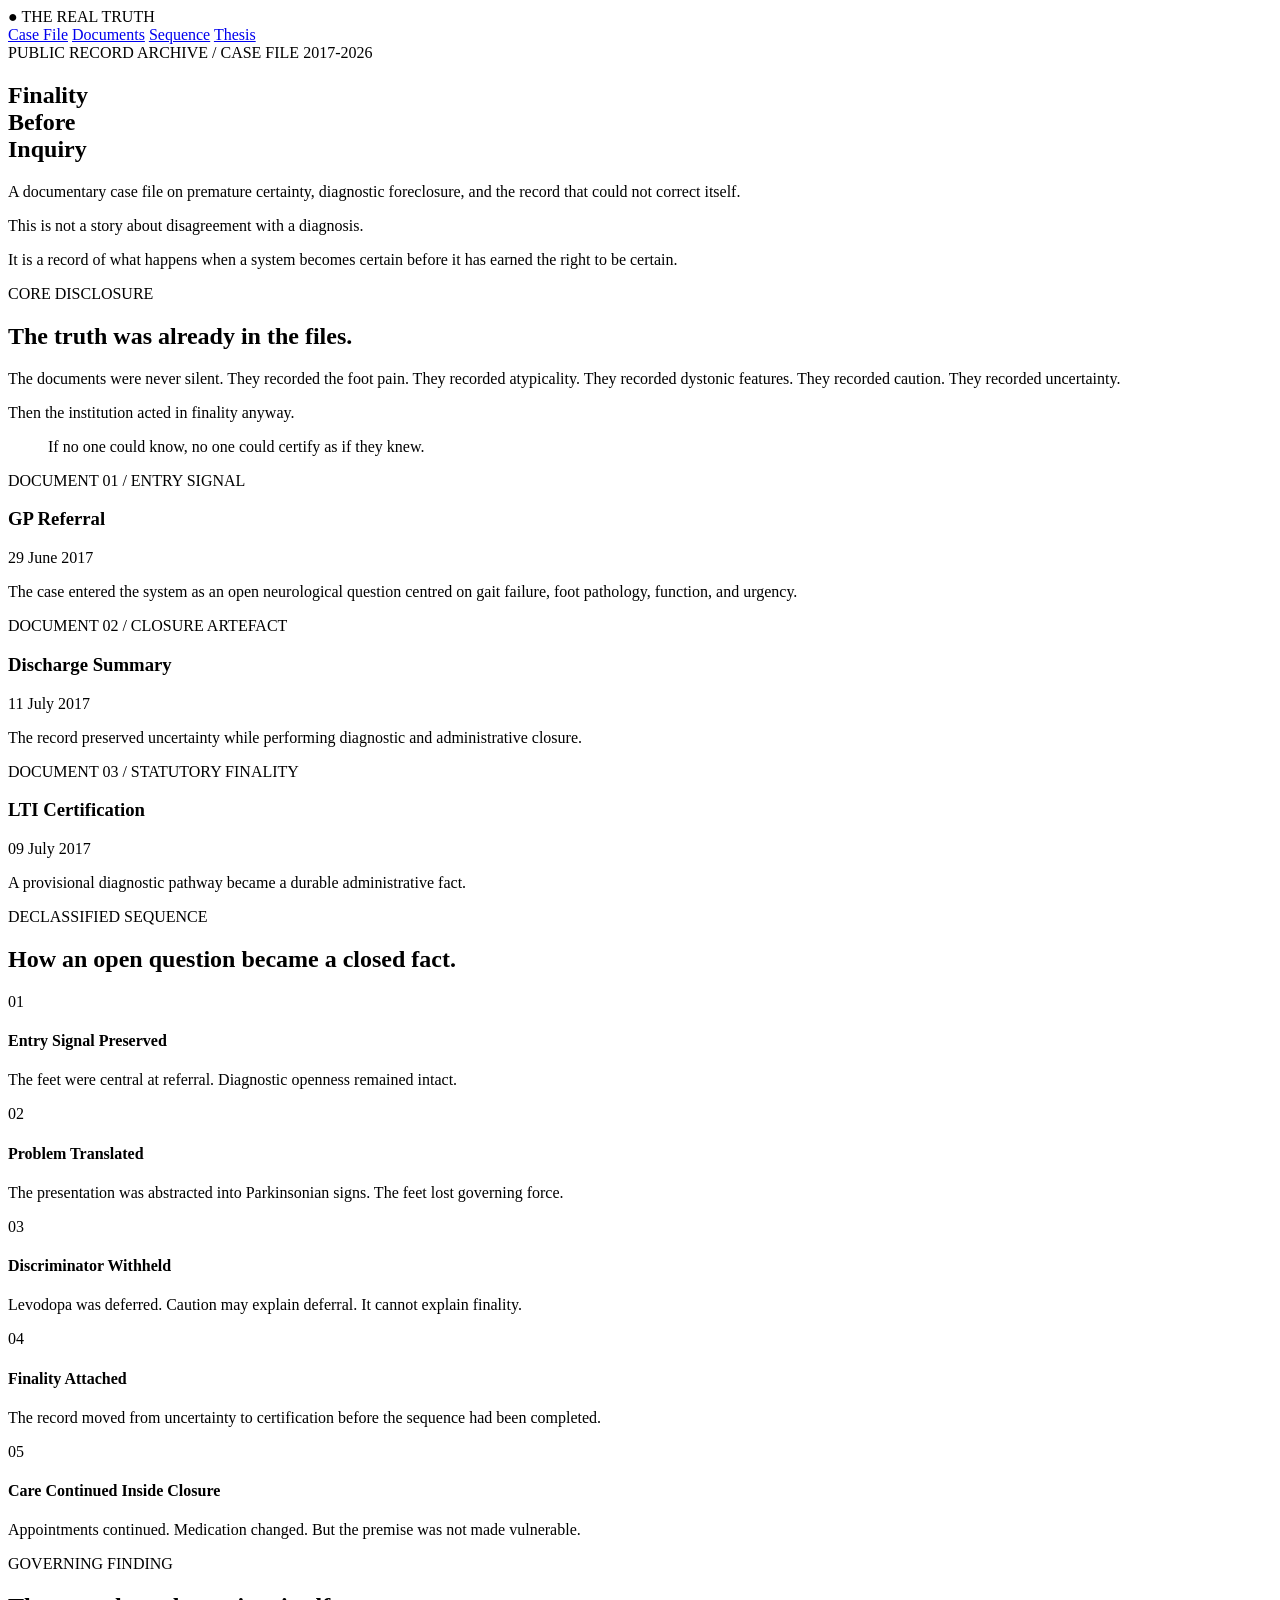
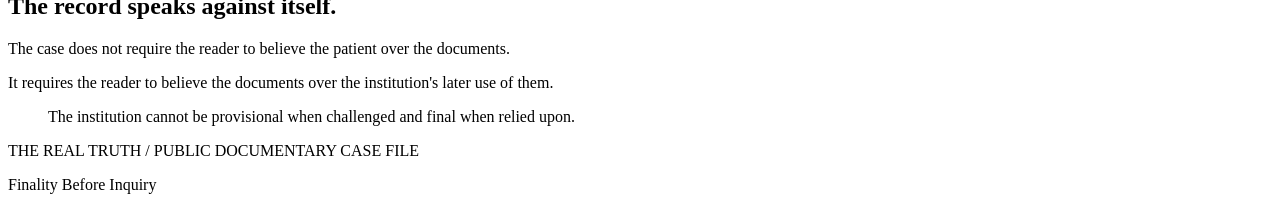
==== index.html @ 6d93b781 "Add public archive landing page" ====
<!DOCTYPE html>
<html lang="en">
<head>
  <meta charset="UTF-8" />
  <meta name="viewport" content="width=device-width, initial-scale=1.0" />
  <title>The Real Truth — Finality Before Inquiry</title>
  <meta name="description" content="A documentary case file on premature certainty, diagnostic foreclosure, and the record that could not correct itself." />
  <link rel="stylesheet" href="style.css" />
</head>

<body>
  <div class="noise"></div>
  <div class="scanline"></div>

  <header class="site-header">
    <div class="brand">
      <span class="seal">●</span>
      <span>THE REAL TRUTH</span>
    </div>
    <nav aria-label="Primary navigation">
      <a href="#case">Case File</a>
      <a href="#documents">Documents</a>
      <a href="#sequence">Sequence</a>
      <a href="#thesis">Thesis</a>
    </nav>
  </header>

  <main>
    <section class="hero">
      <div class="classification">PUBLIC RECORD ARCHIVE / CASE FILE 2017-2026</div>

      <h1>
        Finality<br />
        Before<br />
        Inquiry
      </h1>

      <p class="subtitle">
        A documentary case file on premature certainty, diagnostic foreclosure,
        and the record that could not correct itself.
      </p>

      <div class="redaction-row" aria-hidden="true">
        <span></span><span></span><span></span>
      </div>

      <div class="hero-thesis">
        <p>
          This is not a story about disagreement with a diagnosis.
        </p>
        <p>
          It is a record of what happens when a system becomes certain
          before it has earned the right to be certain.
        </p>
      </div>
    </section>

    <section id="case" class="panel warning-panel">
      <div class="panel-label">CORE DISCLOSURE</div>
      <h2>The truth was already in the files.</h2>
      <p>
        The documents were never silent. They recorded the foot pain.
        They recorded atypicality. They recorded dystonic features.
        They recorded caution. They recorded uncertainty.
      </p>
      <p>
        Then the institution acted in finality anyway.
      </p>
      <blockquote>
        If no one could know, no one could certify as if they knew.
      </blockquote>
    </section>

    <section id="documents" class="document-grid" aria-label="Primary documents">
      <article class="document-card">
        <div class="doc-status">DOCUMENT 01 / ENTRY SIGNAL</div>
        <h3>GP Referral</h3>
        <p class="date">29 June 2017</p>
        <p>
          The case entered the system as an open neurological question centred
          on gait failure, foot pathology, function, and urgency.
        </p>
      </article>

      <article class="document-card">
        <div class="doc-status">DOCUMENT 02 / CLOSURE ARTEFACT</div>
        <h3>Discharge Summary</h3>
        <p class="date">11 July 2017</p>
        <p>
          The record preserved uncertainty while performing diagnostic and
          administrative closure.
        </p>
      </article>

      <article class="document-card">
        <div class="doc-status">DOCUMENT 03 / STATUTORY FINALITY</div>
        <h3>LTI Certification</h3>
        <p class="date">09 July 2017</p>
        <p>
          A provisional diagnostic pathway became a durable administrative fact.
        </p>
      </article>
    </section>

    <section id="sequence" class="sequence">
      <div class="panel-label">DECLASSIFIED SEQUENCE</div>
      <h2>How an open question became a closed fact.</h2>

      <div class="timeline">
        <div class="event">
          <span>01</span>
          <div>
            <h4>Entry Signal Preserved</h4>
            <p>The feet were central at referral. Diagnostic openness remained intact.</p>
          </div>
        </div>

        <div class="event">
          <span>02</span>
          <div>
            <h4>Problem Translated</h4>
            <p>The presentation was abstracted into Parkinsonian signs. The feet lost governing force.</p>
          </div>
        </div>

        <div class="event">
          <span>03</span>
          <div>
            <h4>Discriminator Withheld</h4>
            <p>Levodopa was deferred. Caution may explain deferral. It cannot explain finality.</p>
          </div>
        </div>

        <div class="event">
          <span>04</span>
          <div>
            <h4>Finality Attached</h4>
            <p>The record moved from uncertainty to certification before the sequence had been completed.</p>
          </div>
        </div>

        <div class="event">
          <span>05</span>
          <div>
            <h4>Care Continued Inside Closure</h4>
            <p>Appointments continued. Medication changed. But the premise was not made vulnerable.</p>
          </div>
        </div>
      </div>
    </section>

    <section id="thesis" class="panel thesis-panel">
      <div class="panel-label">GOVERNING FINDING</div>
      <h2>The record speaks against itself.</h2>
      <p>
        The case does not require the reader to believe the patient over the documents.
      </p>
      <p>
        It requires the reader to believe the documents over the institution's later use of them.
      </p>
      <blockquote>
        The institution cannot be provisional when challenged
        and final when relied upon.
      </blockquote>
    </section>
  </main>

  <footer>
    <p>THE REAL TRUTH / PUBLIC DOCUMENTARY CASE FILE</p>
    <p>Finality Before Inquiry</p>
  </footer>
</body>
</html>
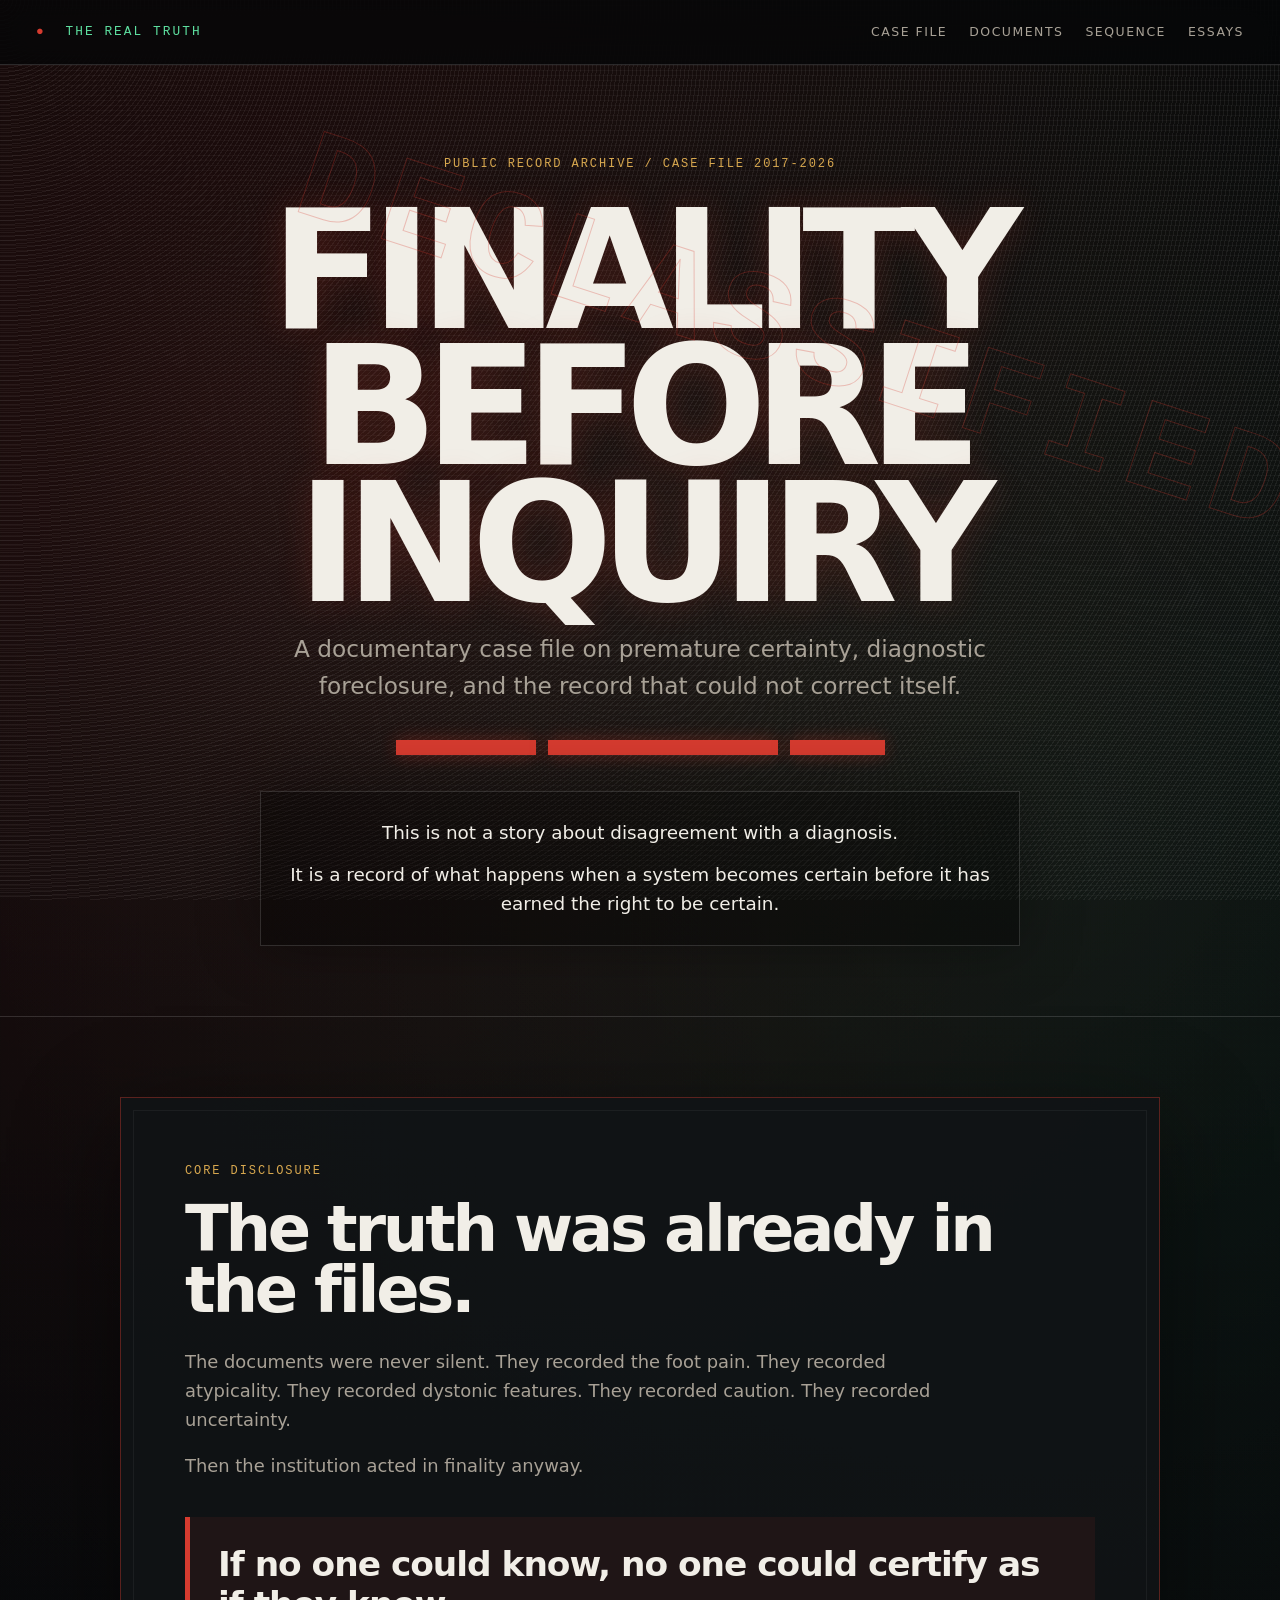
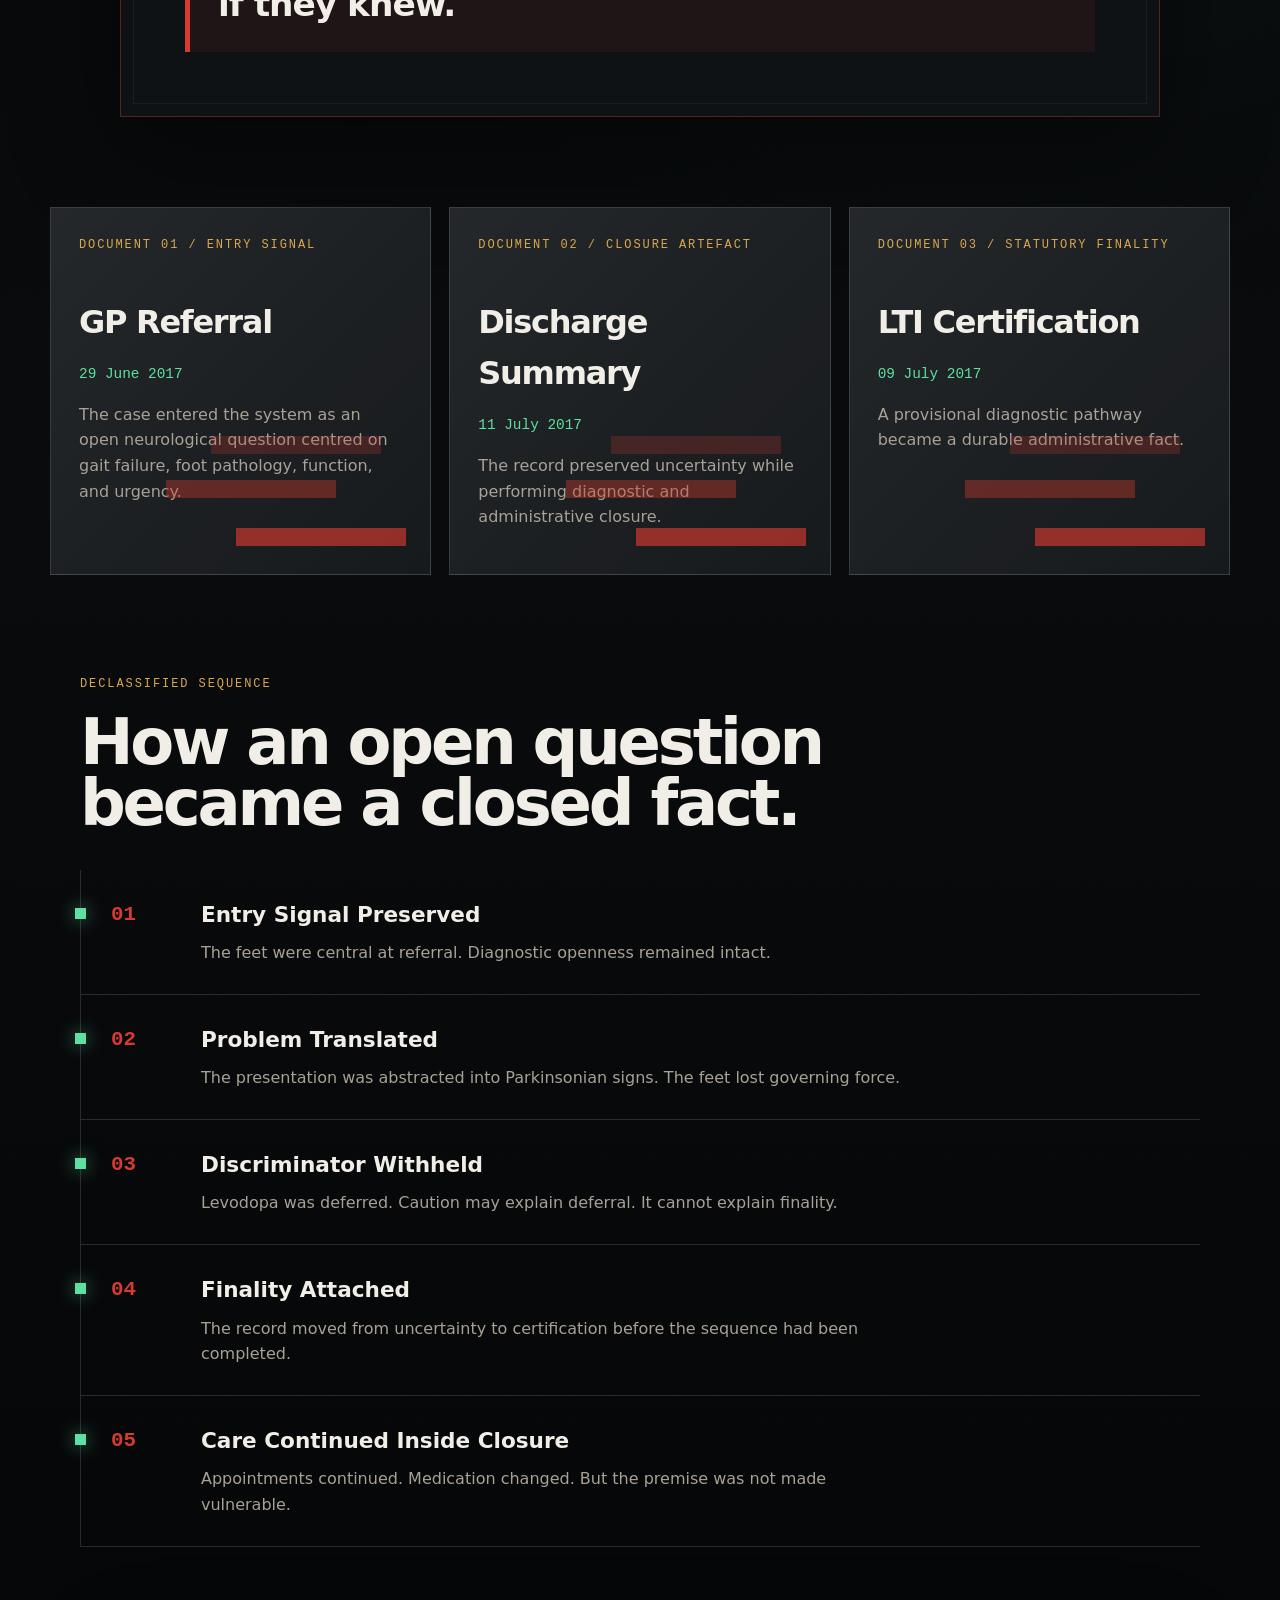
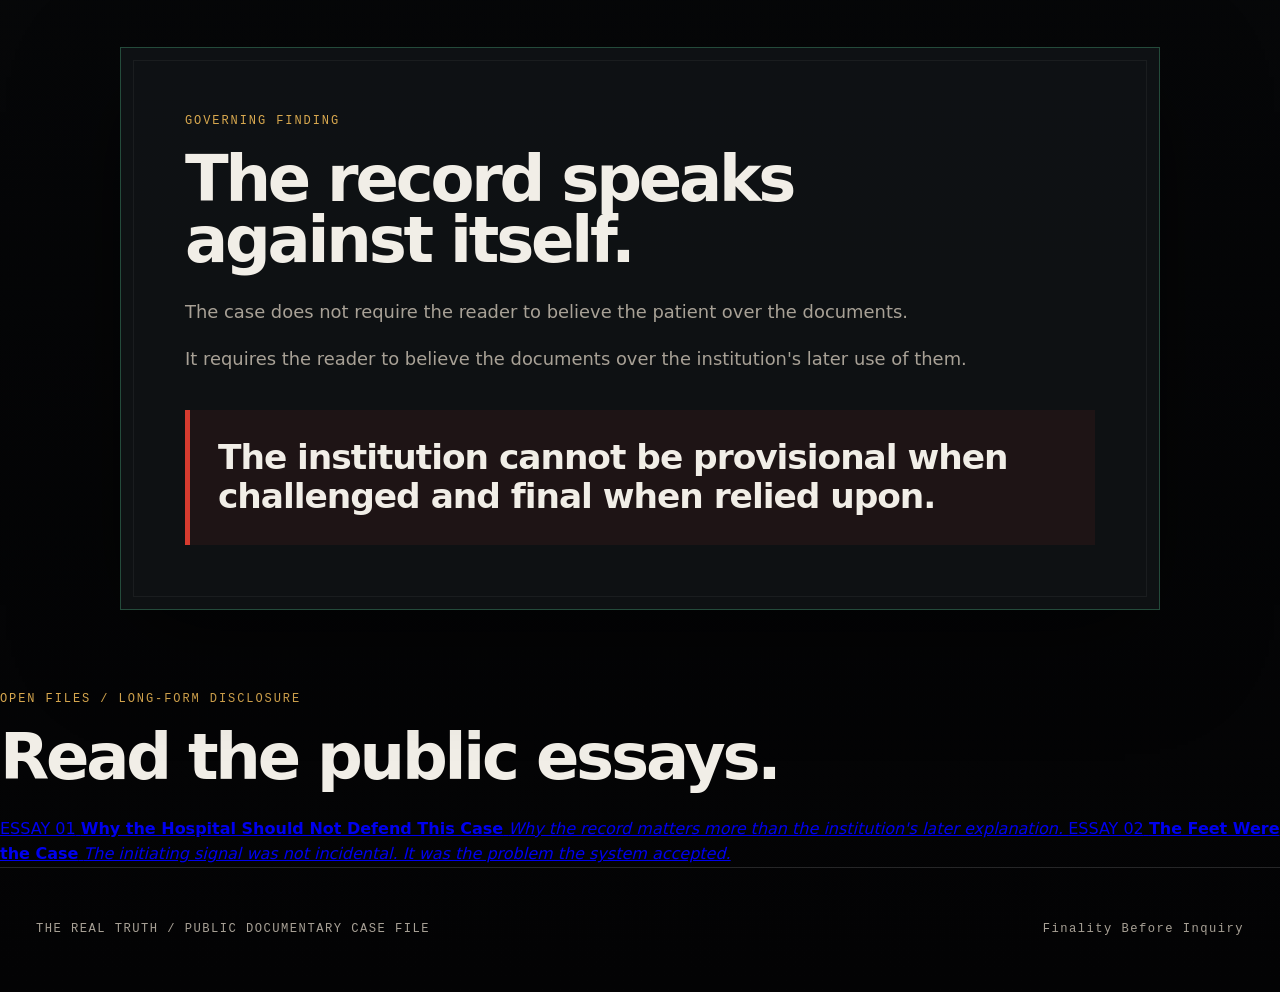
==== commit 85c77174: "Link homepage to essay files" ====
--- a/index.html
+++ b/index.html
@@ -21,7 +21,7 @@
       <a href="#case">Case File</a>
       <a href="#documents">Documents</a>
       <a href="#sequence">Sequence</a>
-      <a href="#thesis">Thesis</a>
+      <a href="#essays">Essays</a>
     </nav>
   </header>
 
@@ -163,6 +163,23 @@
         and final when relied upon.
       </blockquote>
     </section>
+
+    <section id="essays" class="essay-index">
+      <div class="panel-label">OPEN FILES / LONG-FORM DISCLOSURE</div>
+      <h2>Read the public essays.</h2>
+      <div class="essay-links">
+        <a class="essay-link-card" href="essays/why-the-hospital-should-not-defend-this-case.html">
+          <span>ESSAY 01</span>
+          <strong>Why the Hospital Should Not Defend This Case</strong>
+          <em>Why the record matters more than the institution's later explanation.</em>
+        </a>
+        <a class="essay-link-card" href="essays/the-feet-were-the-case.html">
+          <span>ESSAY 02</span>
+          <strong>The Feet Were the Case</strong>
+          <em>The initiating signal was not incidental. It was the problem the system accepted.</em>
+        </a>
+      </div>
+    </section>
   </main>
 
   <footer>
--- a/style.css
+++ b/style.css
@@ -0,0 +1,512 @@
+:root {
+  --bg: #050607;
+  --panel: rgba(17, 20, 22, 0.88);
+  --panel-strong: rgba(24, 28, 31, 0.96);
+  --text: #f1eee7;
+  --muted: #a8a196;
+  --red: #d63b2f;
+  --amber: #d8a84f;
+  --green: #5ee0a0;
+  --line: rgba(255, 255, 255, 0.14);
+}
+
+* {
+  box-sizing: border-box;
+}
+
+html {
+  scroll-behavior: smooth;
+}
+
+body {
+  margin: 0;
+  background:
+    radial-gradient(circle at 20% 10%, rgba(214, 59, 47, 0.13), transparent 32%),
+    radial-gradient(circle at 80% 20%, rgba(94, 224, 160, 0.08), transparent 30%),
+    linear-gradient(180deg, #050607 0%, #090b0d 50%, #030304 100%);
+  color: var(--text);
+  font-family: Inter, ui-sans-serif, system-ui, -apple-system, BlinkMacSystemFont, "Segoe UI", sans-serif;
+  line-height: 1.6;
+  overflow-x: hidden;
+}
+
+.noise {
+  position: fixed;
+  inset: 0;
+  pointer-events: none;
+  opacity: 0.06;
+  z-index: 1;
+  background-image: repeating-radial-gradient(circle at 0 0, #fff 0, #fff 1px, transparent 1px, transparent 4px);
+  mix-blend-mode: screen;
+}
+
+.scanline {
+  position: fixed;
+  inset: 0;
+  pointer-events: none;
+  z-index: 2;
+  background: repeating-linear-gradient(
+    to bottom,
+    rgba(255,255,255,0.035),
+    rgba(255,255,255,0.035) 1px,
+    transparent 1px,
+    transparent 5px
+  );
+}
+
+.site-header {
+  position: sticky;
+  top: 0;
+  z-index: 10;
+  display: flex;
+  justify-content: space-between;
+  align-items: center;
+  padding: 22px 36px;
+  background: rgba(5, 6, 7, 0.78);
+  backdrop-filter: blur(16px);
+  border-bottom: 1px solid var(--line);
+}
+
+.brand {
+  font-family: ui-monospace, SFMono-Regular, Menlo, Monaco, Consolas, monospace;
+  letter-spacing: 0.16em;
+  font-size: 0.8rem;
+  color: var(--green);
+}
+
+.seal {
+  color: var(--red);
+  margin-right: 10px;
+}
+
+nav {
+  display: flex;
+  gap: 22px;
+}
+
+nav a {
+  color: var(--muted);
+  text-decoration: none;
+  font-size: 0.78rem;
+  text-transform: uppercase;
+  letter-spacing: 0.12em;
+}
+
+nav a:hover {
+  color: var(--text);
+}
+
+main {
+  position: relative;
+  z-index: 3;
+}
+
+.hero {
+  min-height: 92vh;
+  display: grid;
+  place-items: center;
+  text-align: center;
+  padding: 90px 24px 70px;
+  border-bottom: 1px solid var(--line);
+  position: relative;
+}
+
+.hero::before {
+  content: "DECLASSIFIED";
+  position: absolute;
+  top: 18%;
+  right: -40px;
+  transform: rotate(18deg);
+  font-family: ui-monospace, SFMono-Regular, Menlo, Monaco, Consolas, monospace;
+  font-size: clamp(3rem, 10vw, 8rem);
+  font-weight: 900;
+  color: transparent;
+  -webkit-text-stroke: 1px rgba(214, 59, 47, 0.28);
+  letter-spacing: 0.08em;
+}
+
+.classification,
+.panel-label,
+.doc-status {
+  font-family: ui-monospace, SFMono-Regular, Menlo, Monaco, Consolas, monospace;
+  color: var(--amber);
+  letter-spacing: 0.16em;
+  font-size: 0.75rem;
+  text-transform: uppercase;
+}
+
+.hero h1 {
+  margin: 28px 0 18px;
+  font-size: clamp(4rem, 13vw, 11rem);
+  line-height: 0.82;
+  letter-spacing: -0.08em;
+  text-transform: uppercase;
+  text-shadow: 0 0 35px rgba(214, 59, 47, 0.18);
+}
+
+.subtitle {
+  max-width: 780px;
+  margin: 0 auto;
+  color: var(--muted);
+  font-size: clamp(1.05rem, 2vw, 1.45rem);
+}
+
+.redaction-row {
+  display: flex;
+  gap: 12px;
+  justify-content: center;
+  margin: 36px auto;
+}
+
+.redaction-row span {
+  height: 15px;
+  background: var(--red);
+  display: block;
+  box-shadow: 0 0 18px rgba(214, 59, 47, 0.35);
+}
+
+.redaction-row span:nth-child(1) { width: 140px; }
+.redaction-row span:nth-child(2) { width: 230px; }
+.redaction-row span:nth-child(3) { width: 95px; }
+
+.hero-thesis {
+  max-width: 760px;
+  margin: 0 auto;
+  padding: 26px;
+  background: rgba(0,0,0,0.35);
+  border: 1px solid var(--line);
+  box-shadow: 0 0 60px rgba(0,0,0,0.35);
+}
+
+.hero-thesis p {
+  margin: 0 0 12px;
+  font-size: 1.15rem;
+}
+
+.hero-thesis p:last-child {
+  margin-bottom: 0;
+}
+
+.panel {
+  width: min(1040px, calc(100% - 40px));
+  margin: 80px auto;
+  padding: clamp(28px, 5vw, 64px);
+  background: var(--panel);
+  border: 1px solid var(--line);
+  position: relative;
+  box-shadow: 0 30px 100px rgba(0,0,0,0.45);
+}
+
+.warning-panel {
+  border-color: rgba(214, 59, 47, 0.38);
+}
+
+.thesis-panel {
+  border-color: rgba(94, 224, 160, 0.28);
+}
+
+.panel::before {
+  content: "";
+  position: absolute;
+  inset: 12px;
+  border: 1px solid rgba(255,255,255,0.05);
+  pointer-events: none;
+}
+
+h2 {
+  font-size: clamp(2rem, 5vw, 4.8rem);
+  line-height: 0.95;
+  letter-spacing: -0.05em;
+  margin: 18px 0 28px;
+  max-width: 850px;
+}
+
+.panel p {
+  color: var(--muted);
+  font-size: 1.12rem;
+  max-width: 790px;
+}
+
+blockquote {
+  margin: 36px 0 0;
+  padding: 28px;
+  border-left: 5px solid var(--red);
+  background: rgba(214, 59, 47, 0.08);
+  color: var(--text);
+  font-size: clamp(1.35rem, 3vw, 2.15rem);
+  line-height: 1.15;
+  font-weight: 700;
+  letter-spacing: -0.03em;
+}
+
+.document-grid {
+  width: min(1180px, calc(100% - 40px));
+  margin: 90px auto;
+  display: grid;
+  grid-template-columns: repeat(3, 1fr);
+  gap: 18px;
+}
+
+.document-card {
+  min-height: 360px;
+  padding: 28px;
+  background:
+    linear-gradient(135deg, rgba(255,255,255,0.06), transparent),
+    var(--panel-strong);
+  border: 1px solid var(--line);
+  position: relative;
+  overflow: hidden;
+}
+
+.document-card::after {
+  content: "";
+  position: absolute;
+  width: 170px;
+  height: 18px;
+  right: 24px;
+  bottom: 28px;
+  background: rgba(214, 59, 47, 0.65);
+  box-shadow:
+    -70px -48px 0 rgba(214, 59, 47, 0.38),
+    -25px -92px 0 rgba(214, 59, 47, 0.22);
+}
+
+.document-card h3 {
+  margin: 42px 0 4px;
+  font-size: 2rem;
+  letter-spacing: -0.04em;
+}
+
+.date {
+  color: var(--green);
+  font-family: ui-monospace, SFMono-Regular, Menlo, Monaco, Consolas, monospace;
+  font-size: 0.9rem;
+}
+
+.document-card p:not(.date) {
+  color: var(--muted);
+}
+
+.sequence {
+  width: min(1120px, calc(100% - 40px));
+  margin: 100px auto;
+}
+
+.timeline {
+  margin-top: 36px;
+  border-left: 1px solid var(--line);
+}
+
+.event {
+  display: grid;
+  grid-template-columns: 70px 1fr;
+  gap: 20px;
+  padding: 28px 0 28px 30px;
+  border-bottom: 1px solid var(--line);
+  position: relative;
+}
+
+.event::before {
+  content: "";
+  position: absolute;
+  left: -6px;
+  top: 38px;
+  width: 11px;
+  height: 11px;
+  background: var(--green);
+  box-shadow: 0 0 18px rgba(94, 224, 160, 0.65);
+}
+
+.event span {
+  font-family: ui-monospace, SFMono-Regular, Menlo, Monaco, Consolas, monospace;
+  color: var(--red);
+  font-size: 1.3rem;
+  font-weight: 800;
+}
+
+.event h4 {
+  margin: 0 0 8px;
+  font-size: 1.35rem;
+}
+
+.event p {
+  margin: 0;
+  color: var(--muted);
+  max-width: 720px;
+}
+
+.essay-body {
+  background:
+    radial-gradient(circle at 12% 8%, rgba(214, 59, 47, 0.14), transparent 28%),
+    radial-gradient(circle at 90% 22%, rgba(216, 168, 79, 0.08), transparent 24%),
+    linear-gradient(180deg, #040506 0%, #080a0c 55%, #030304 100%);
+}
+
+.essay-shell {
+  width: min(1080px, calc(100% - 40px));
+  margin: 0 auto;
+}
+
+.essay-hero {
+  min-height: 76vh;
+  display: flex;
+  flex-direction: column;
+  justify-content: center;
+  padding: 96px 0 64px;
+  position: relative;
+}
+
+.essay-hero::before {
+  content: "EVIDENCE FILE";
+  position: absolute;
+  right: -28px;
+  top: 18%;
+  transform: rotate(12deg);
+  font-family: ui-monospace, SFMono-Regular, Menlo, Monaco, Consolas, monospace;
+  font-size: clamp(2.6rem, 8vw, 6.8rem);
+  font-weight: 900;
+  color: transparent;
+  -webkit-text-stroke: 1px rgba(216, 168, 79, 0.25);
+  letter-spacing: 0.08em;
+}
+
+.essay-hero h1 {
+  margin: 28px 0 18px;
+  max-width: 930px;
+  font-size: clamp(3.4rem, 9vw, 8.4rem);
+  line-height: 0.88;
+  letter-spacing: -0.075em;
+  text-transform: uppercase;
+  text-shadow: 0 0 42px rgba(214, 59, 47, 0.16);
+}
+
+.essay-subtitle {
+  max-width: 710px;
+  color: var(--muted);
+  font-size: clamp(1.05rem, 2vw, 1.35rem);
+}
+
+.essay-panel {
+  margin: 36px 0 64px;
+  padding: clamp(28px, 5vw, 58px);
+  background: var(--panel);
+  border: 1px solid var(--line);
+  box-shadow: 0 30px 100px rgba(0,0,0,0.45);
+}
+
+.signal-panel {
+  border-color: rgba(94, 224, 160, 0.34);
+}
+
+.close-panel {
+  border-color: rgba(214, 59, 47, 0.42);
+}
+
+.lede {
+  margin: 18px 0 0;
+  font-size: clamp(1.65rem, 4vw, 3.25rem);
+  line-height: 1.03;
+  letter-spacing: -0.055em;
+  color: var(--text);
+  max-width: 930px;
+  font-weight: 800;
+}
+
+.essay-content {
+  width: min(840px, 100%);
+  margin: 0 auto 86px;
+}
+
+.essay-content p {
+  margin: 0 0 26px;
+  color: #d7d0c4;
+  font-size: clamp(1.05rem, 1.7vw, 1.26rem);
+  line-height: 1.78;
+}
+
+.essay-content p:first-child::first-letter {
+  float: left;
+  margin: 0.08em 0.12em 0 0;
+  color: var(--red);
+  font-size: 4.8rem;
+  line-height: 0.78;
+  font-weight: 900;
+}
+
+.essay-content blockquote {
+  margin: 46px -44px 46px;
+  border-left-color: var(--amber);
+  background:
+    linear-gradient(90deg, rgba(216, 168, 79, 0.12), rgba(216, 168, 79, 0.02)),
+    rgba(0,0,0,0.26);
+}
+
+.close-panel p {
+  max-width: 820px;
+  color: var(--muted);
+  font-size: clamp(1.16rem, 2vw, 1.45rem);
+}
+
+.close-panel p:last-child {
+  color: var(--text);
+  font-size: clamp(1.7rem, 4vw, 3.4rem);
+  line-height: 1;
+  letter-spacing: -0.06em;
+  font-weight: 900;
+  text-transform: uppercase;
+}
+
+footer {
+  position: relative;
+  z-index: 3;
+  padding: 40px 36px;
+  border-top: 1px solid var(--line);
+  color: var(--muted);
+  font-family: ui-monospace, SFMono-Regular, Menlo, Monaco, Consolas, monospace;
+  font-size: 0.76rem;
+  letter-spacing: 0.12em;
+  display: flex;
+  justify-content: space-between;
+  gap: 20px;
+}
+
+@media (max-width: 850px) {
+  .site-header {
+    align-items: flex-start;
+    gap: 18px;
+    flex-direction: column;
+    padding: 18px 20px;
+  }
+
+  nav {
+    flex-wrap: wrap;
+    gap: 12px;
+  }
+
+  .document-grid {
+    grid-template-columns: 1fr;
+  }
+
+  .hero h1,
+  .essay-hero h1 {
+    letter-spacing: -0.06em;
+  }
+
+  .event {
+    grid-template-columns: 48px 1fr;
+    padding-left: 22px;
+  }
+
+  .essay-shell {
+    width: min(100% - 28px, 1080px);
+  }
+
+  .essay-content blockquote {
+    margin-left: 0;
+    margin-right: 0;
+  }
+
+  footer {
+    flex-direction: column;
+  }
+}
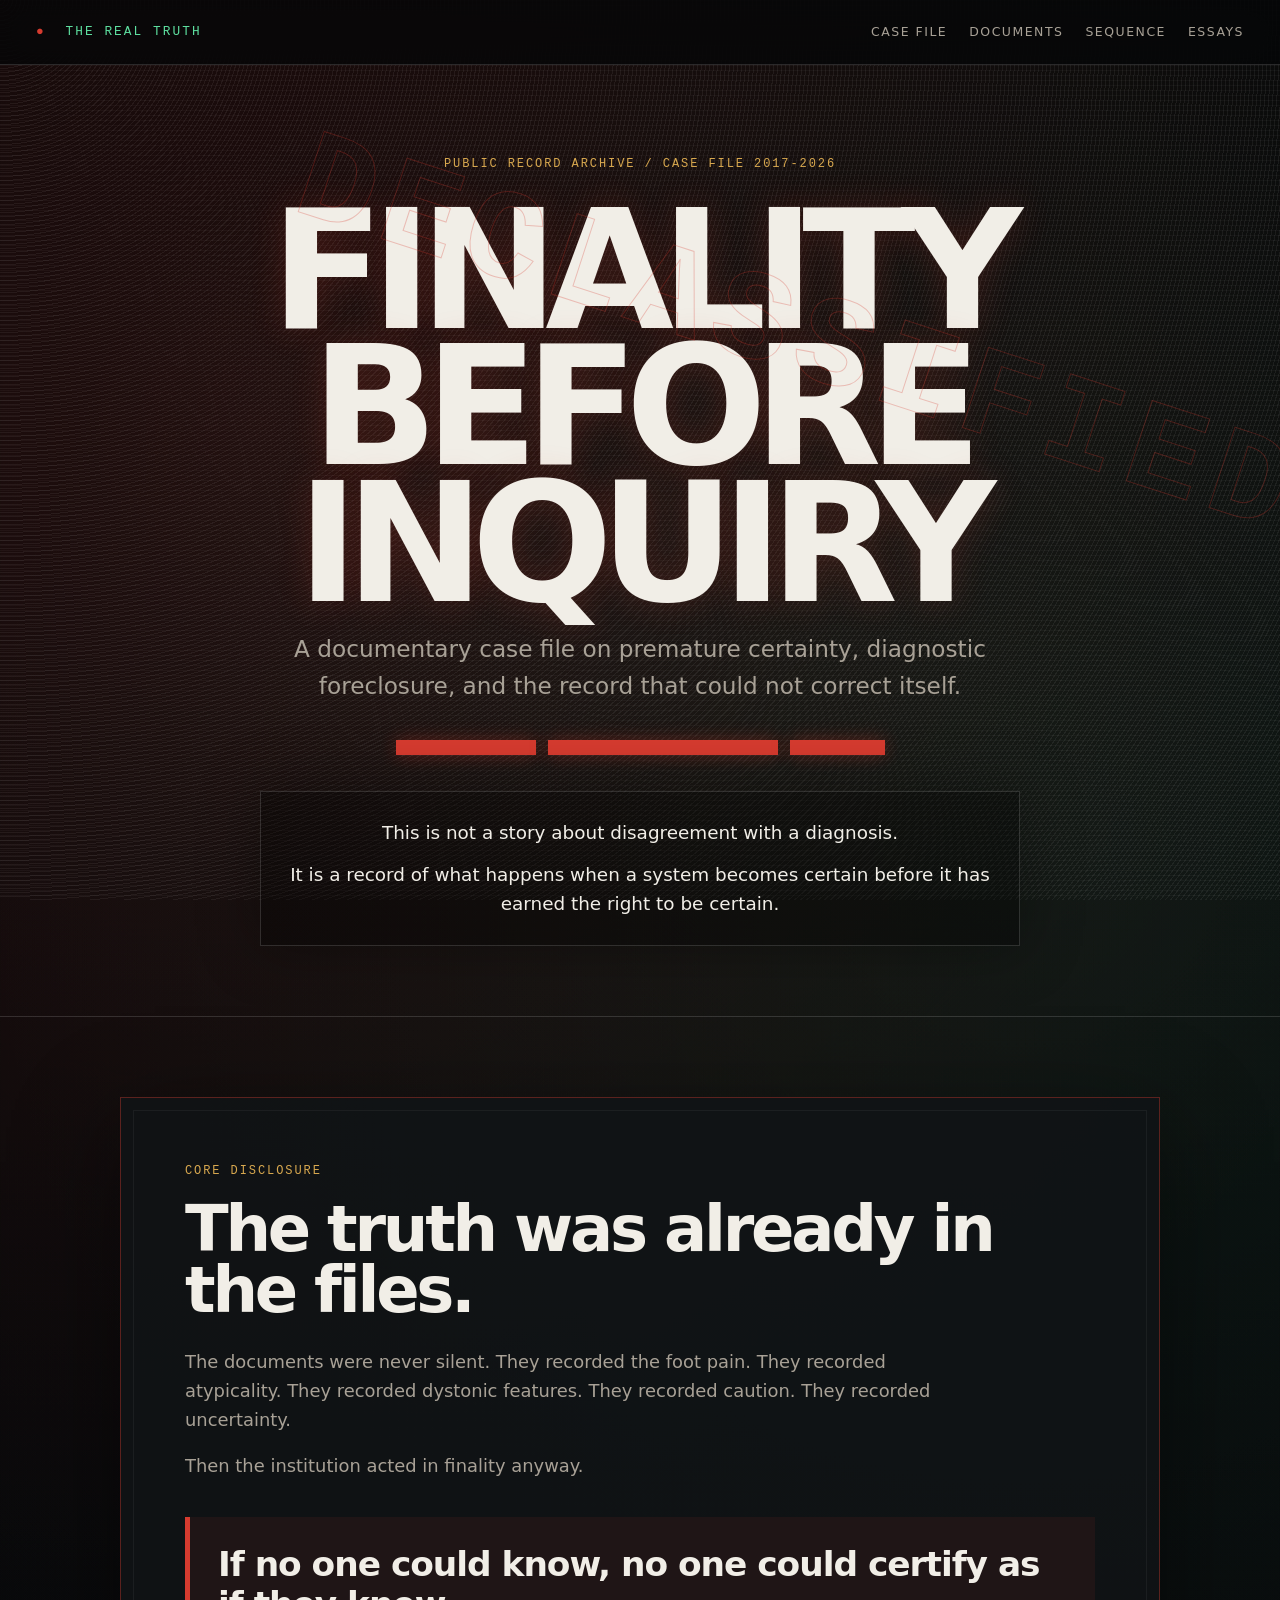
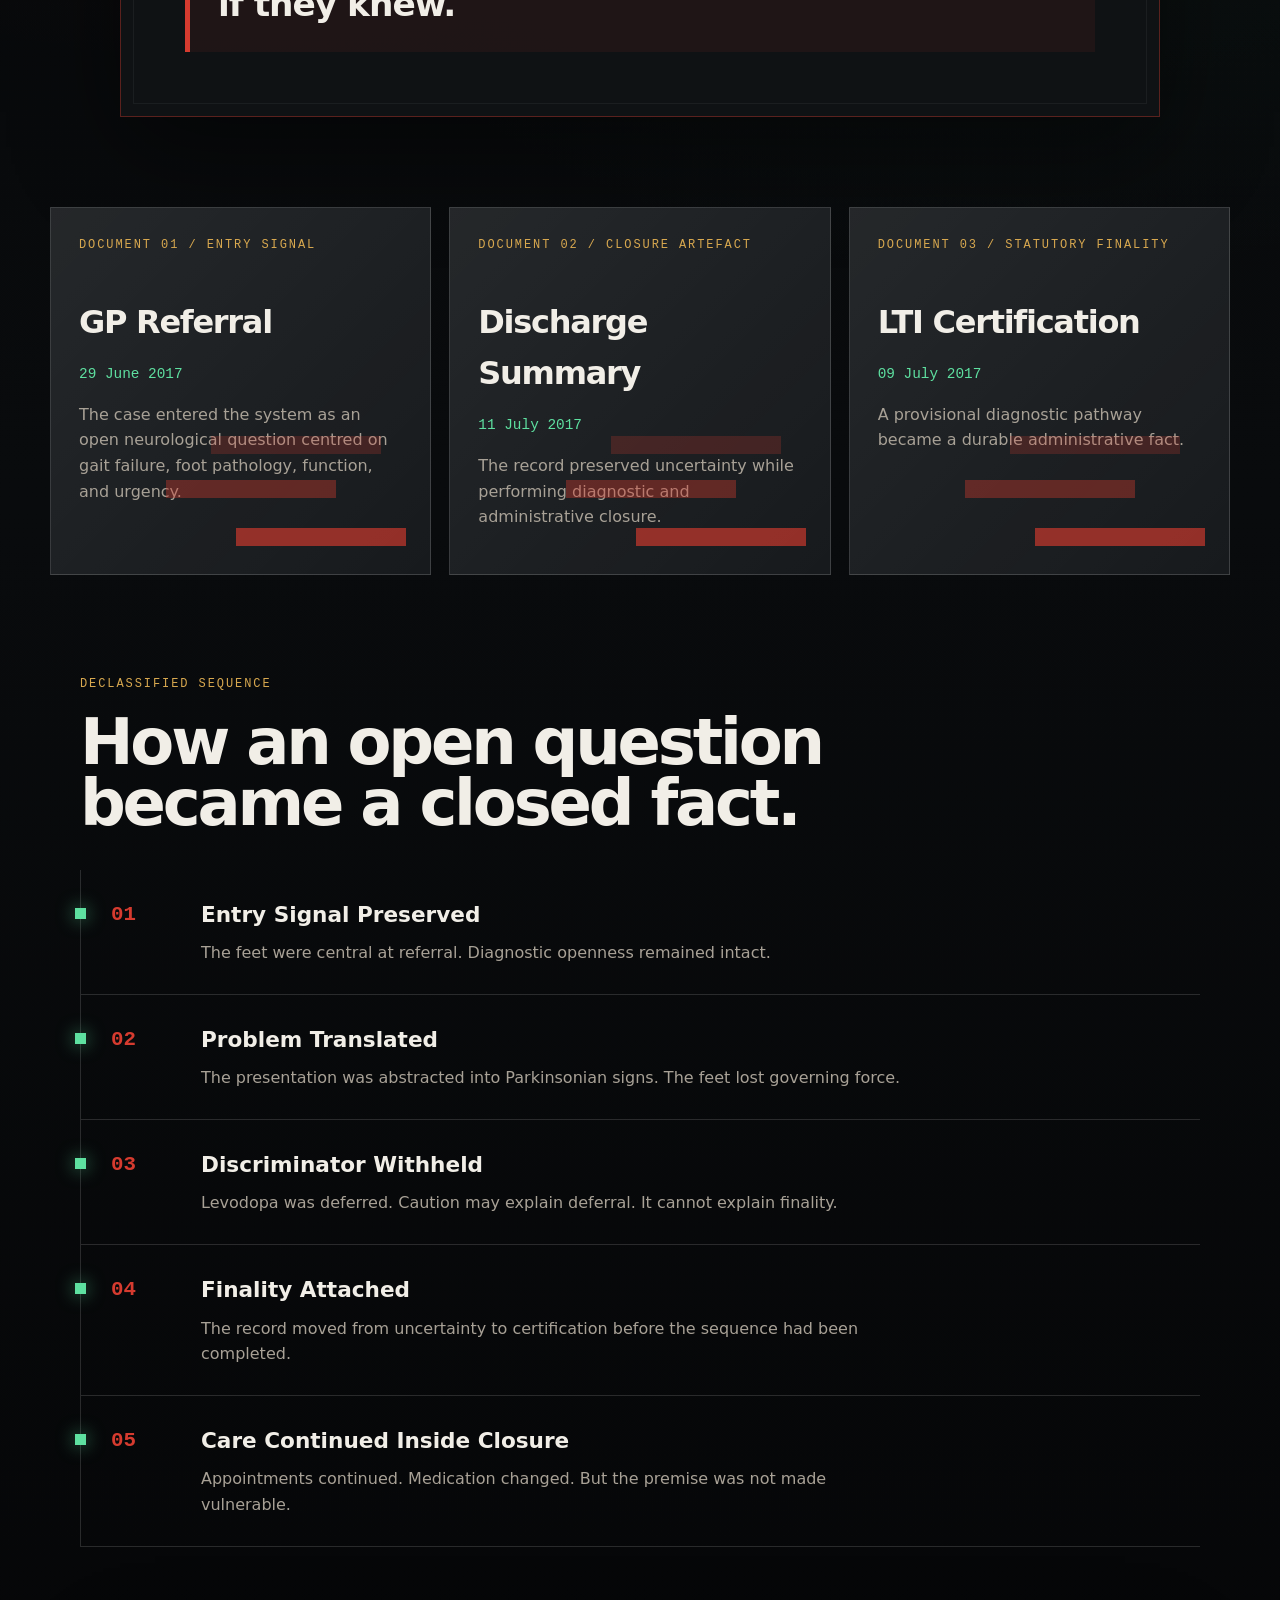
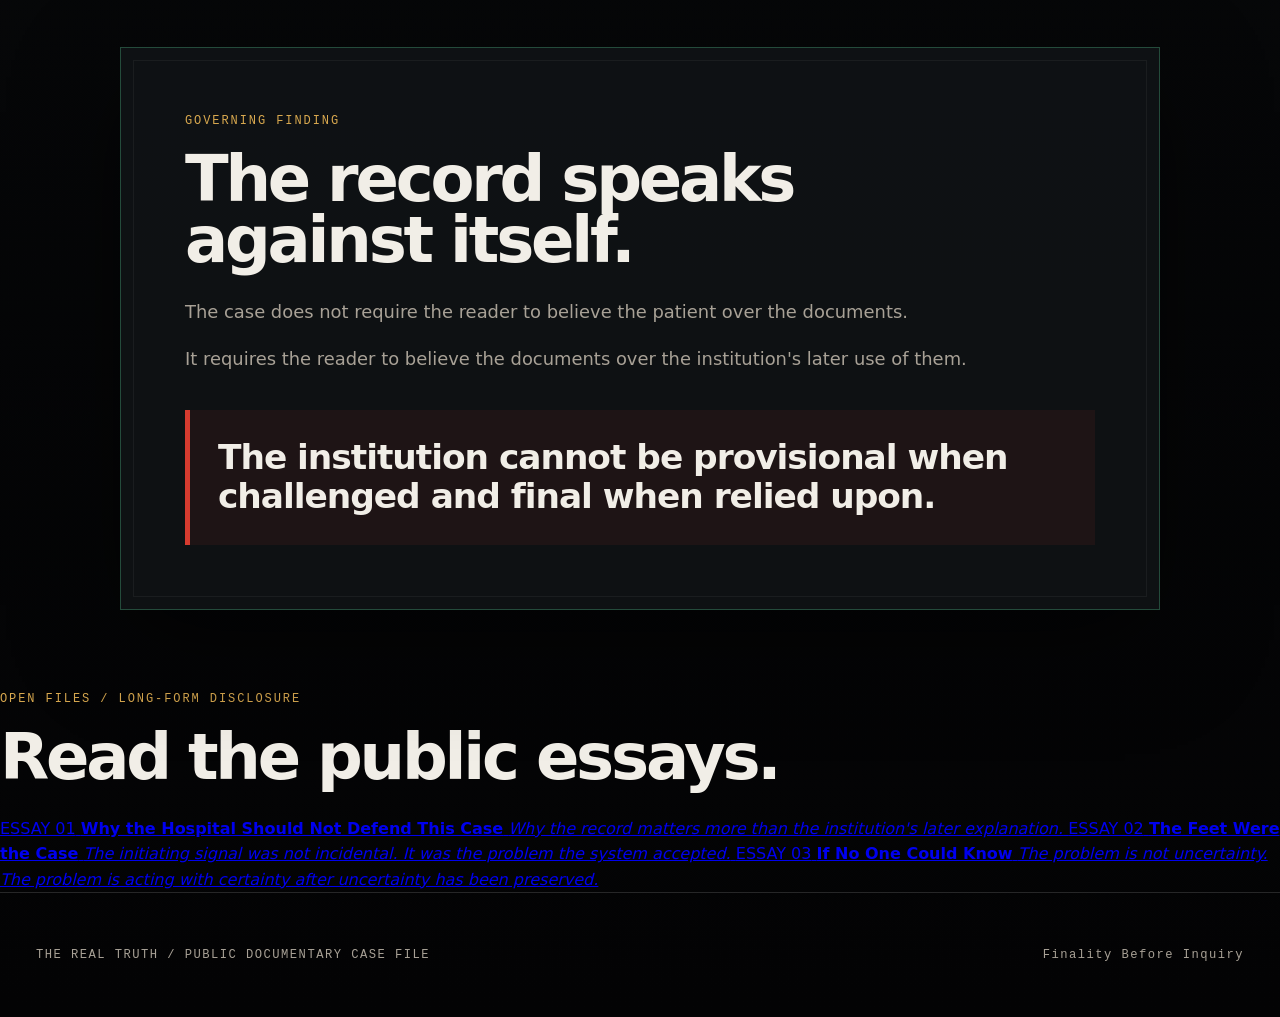
==== commit 64005741: "Link third essay from homepage" ====
--- a/index.html
+++ b/index.html
@@ -178,6 +178,11 @@
           <strong>The Feet Were the Case</strong>
           <em>The initiating signal was not incidental. It was the problem the system accepted.</em>
         </a>
+        <a class="essay-link-card" href="essays/if-no-one-could-know.html">
+          <span>ESSAY 03</span>
+          <strong>If No One Could Know</strong>
+          <em>The problem is not uncertainty. The problem is acting with certainty after uncertainty has been preserved.</em>
+        </a>
       </div>
     </section>
   </main>
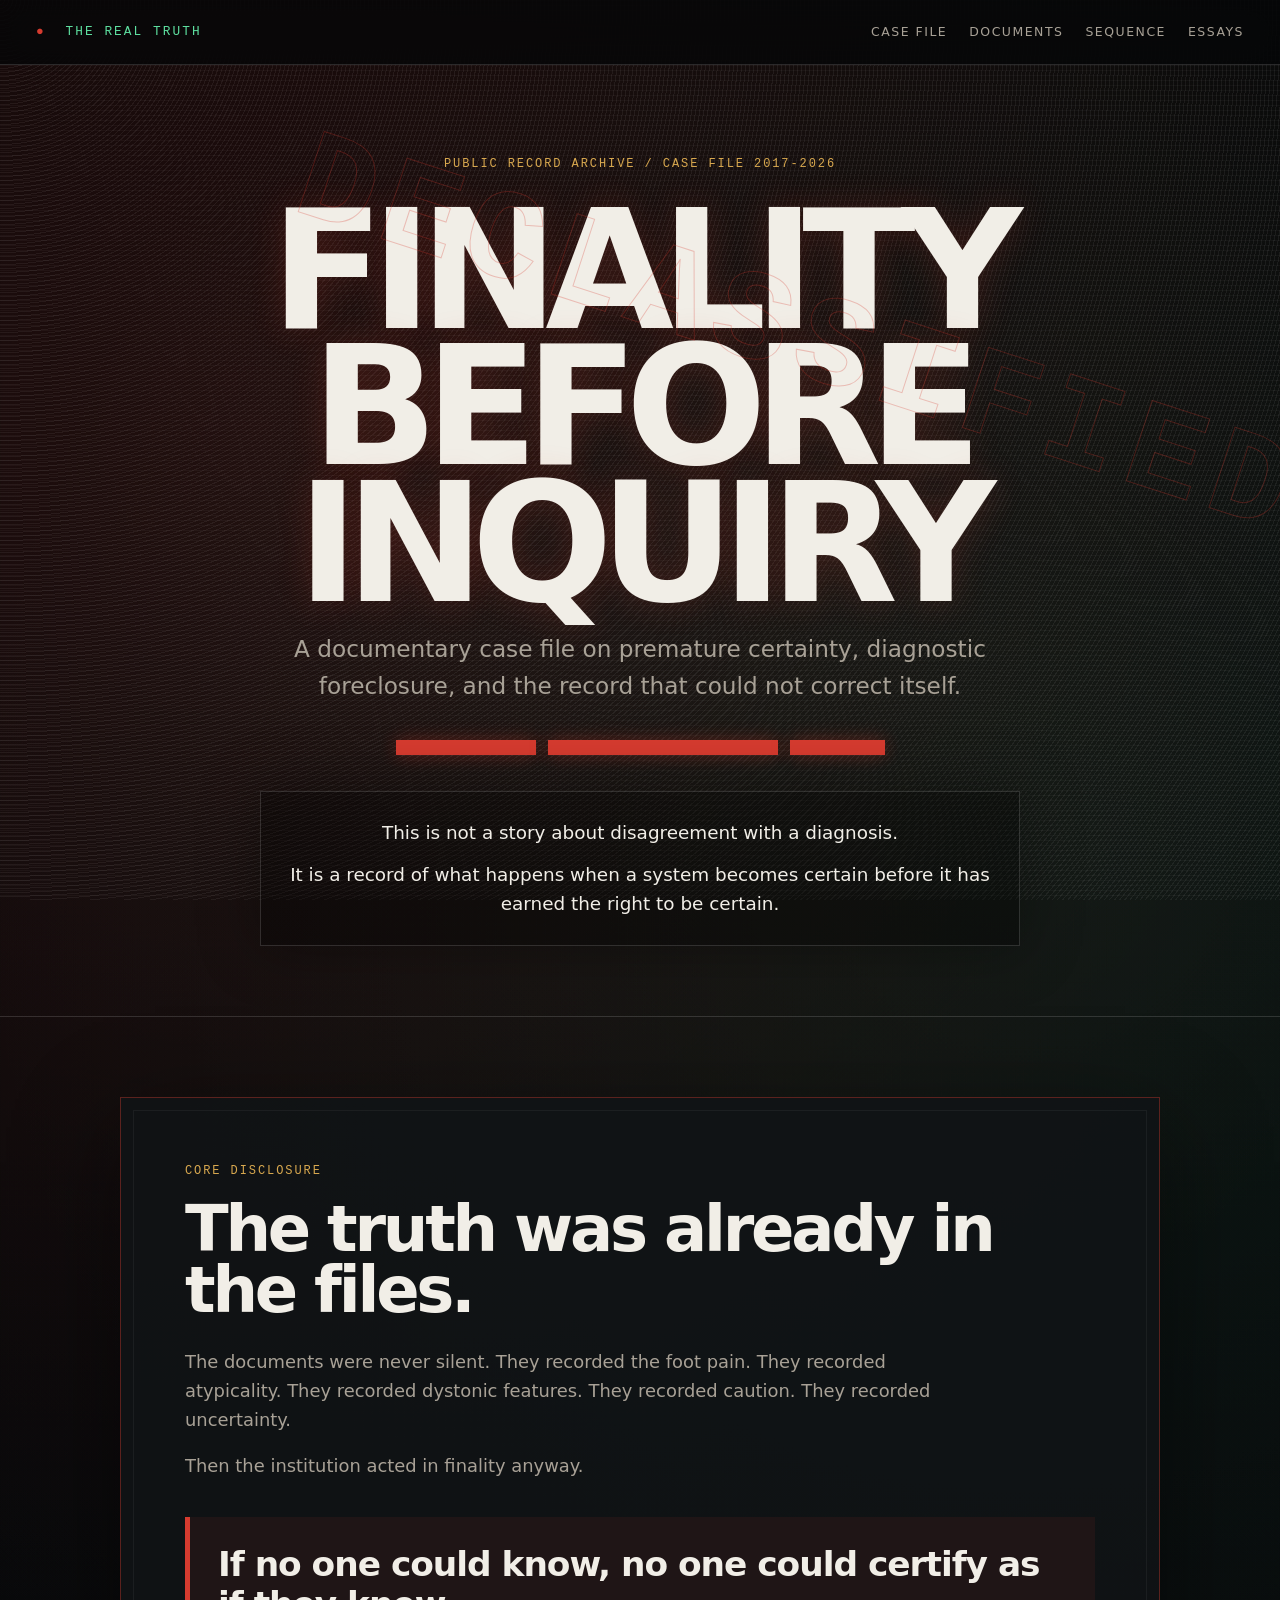
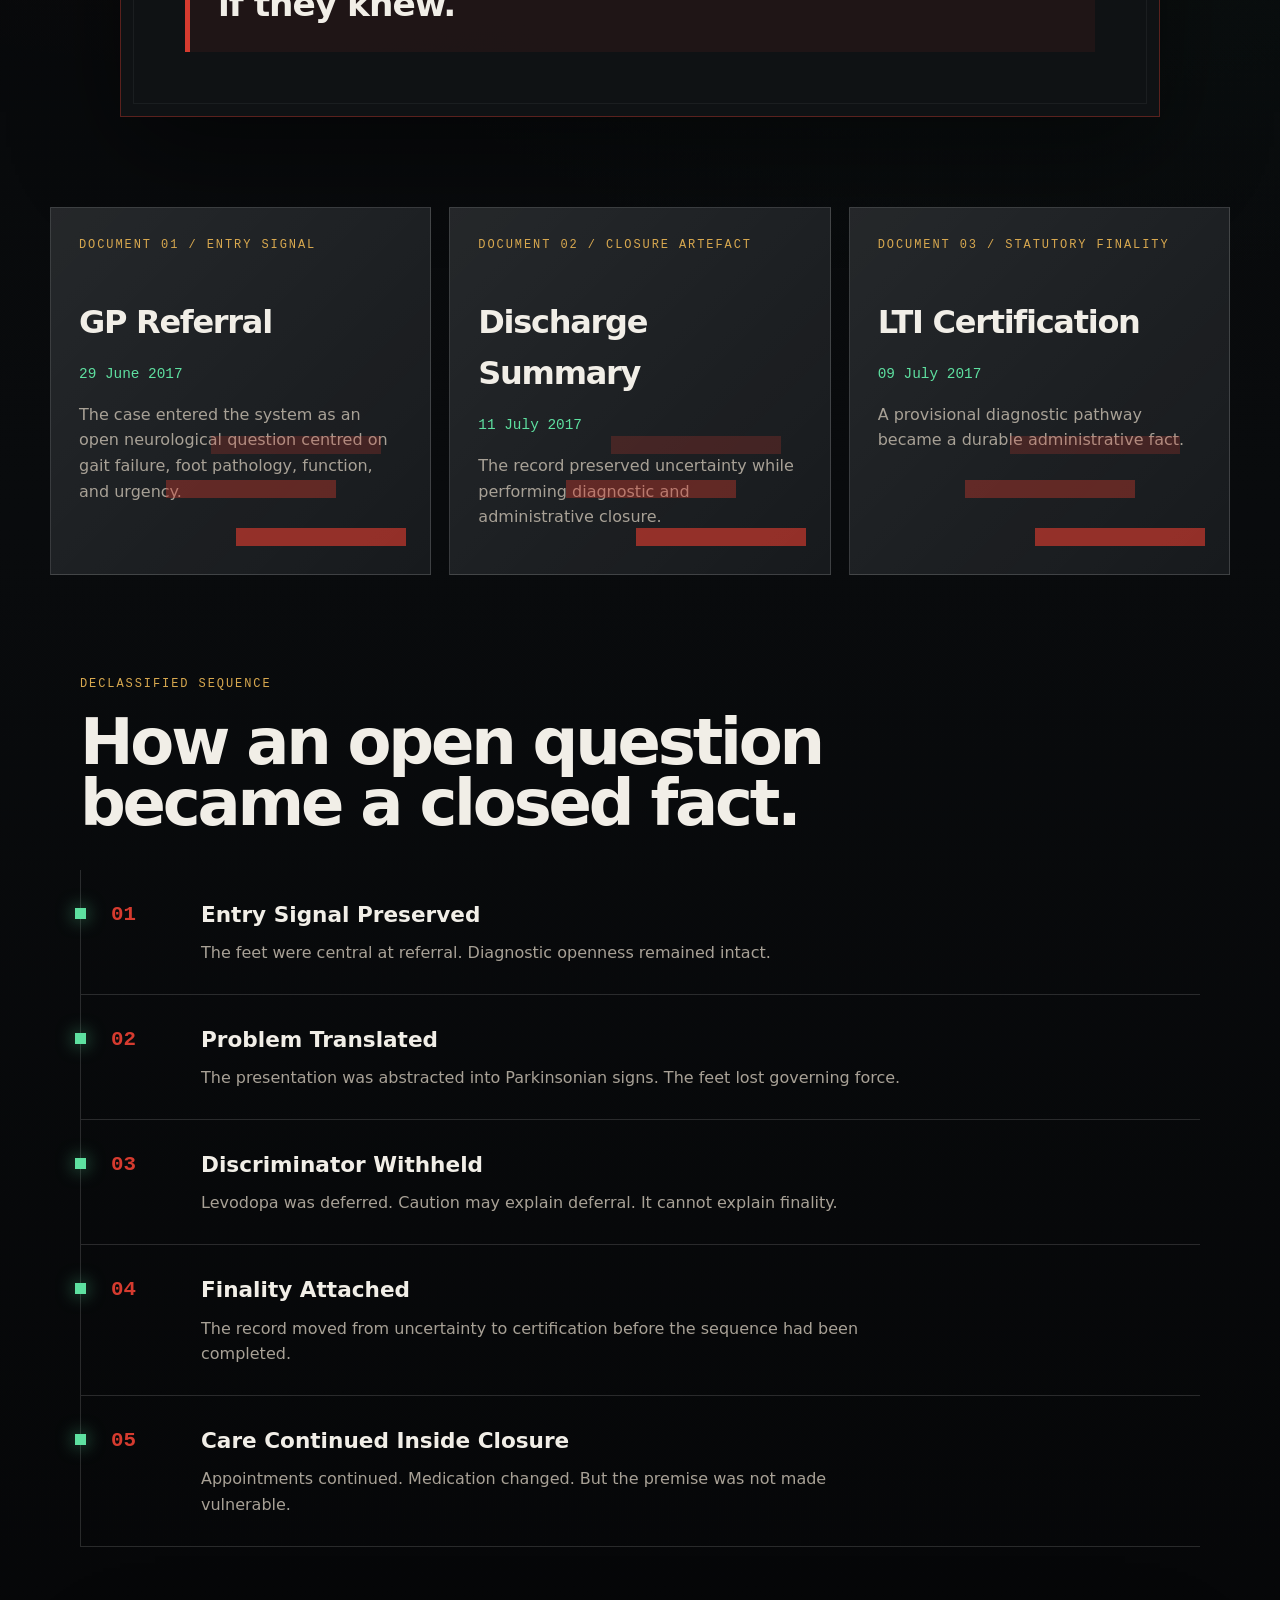
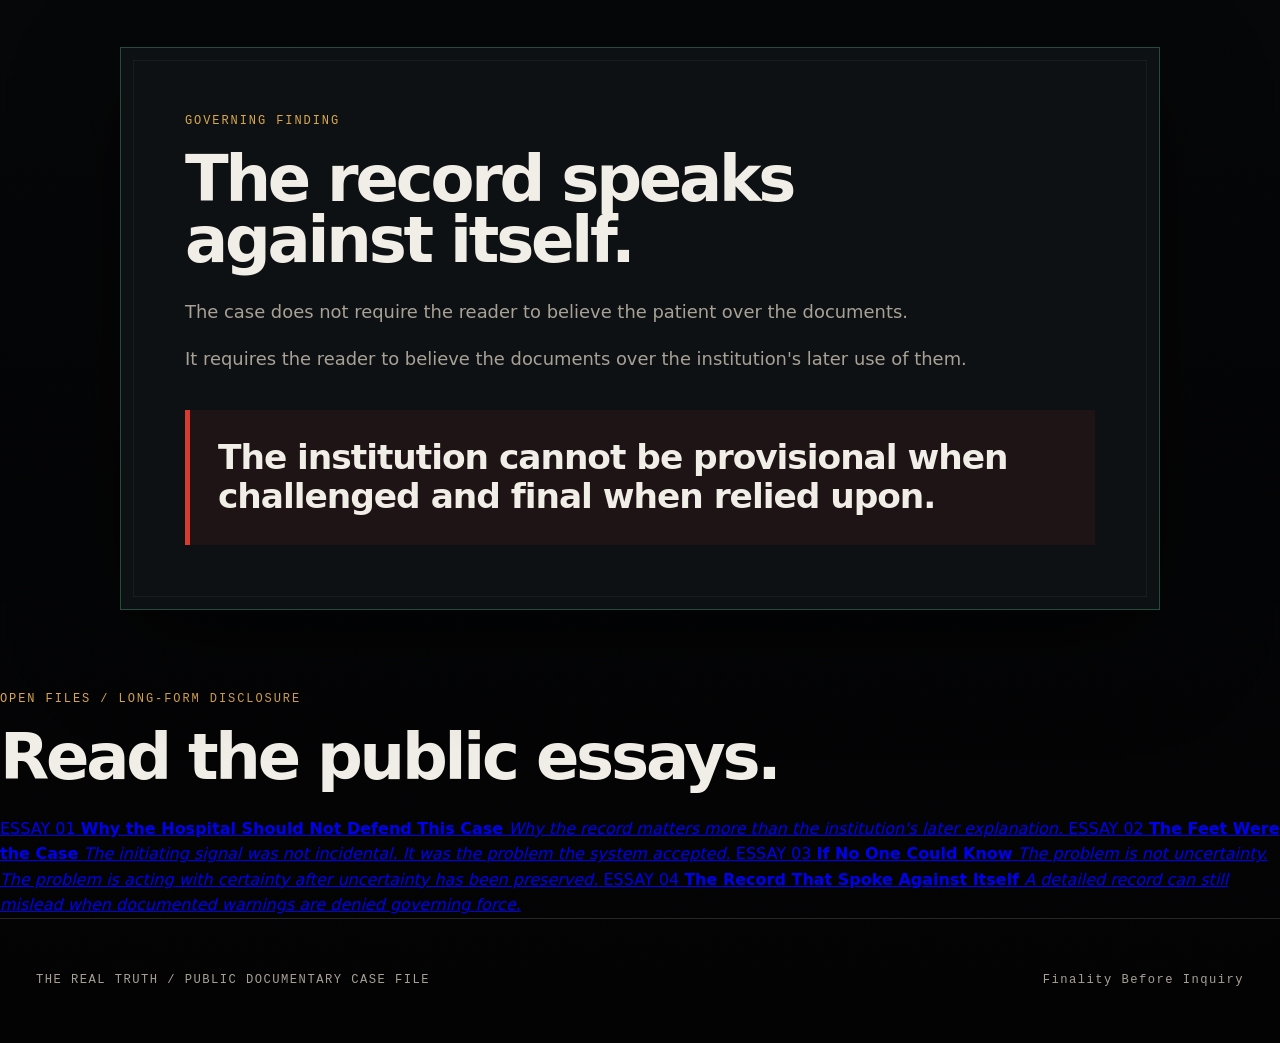
==== commit da17241e: "Link fourth essay from homepage" ====
--- a/index.html
+++ b/index.html
@@ -183,6 +183,11 @@
           <strong>If No One Could Know</strong>
           <em>The problem is not uncertainty. The problem is acting with certainty after uncertainty has been preserved.</em>
         </a>
+        <a class="essay-link-card" href="essays/the-record-that-spoke-against-itself.html">
+          <span>ESSAY 04</span>
+          <strong>The Record That Spoke Against Itself</strong>
+          <em>A detailed record can still mislead when documented warnings are denied governing force.</em>
+        </a>
       </div>
     </section>
   </main>
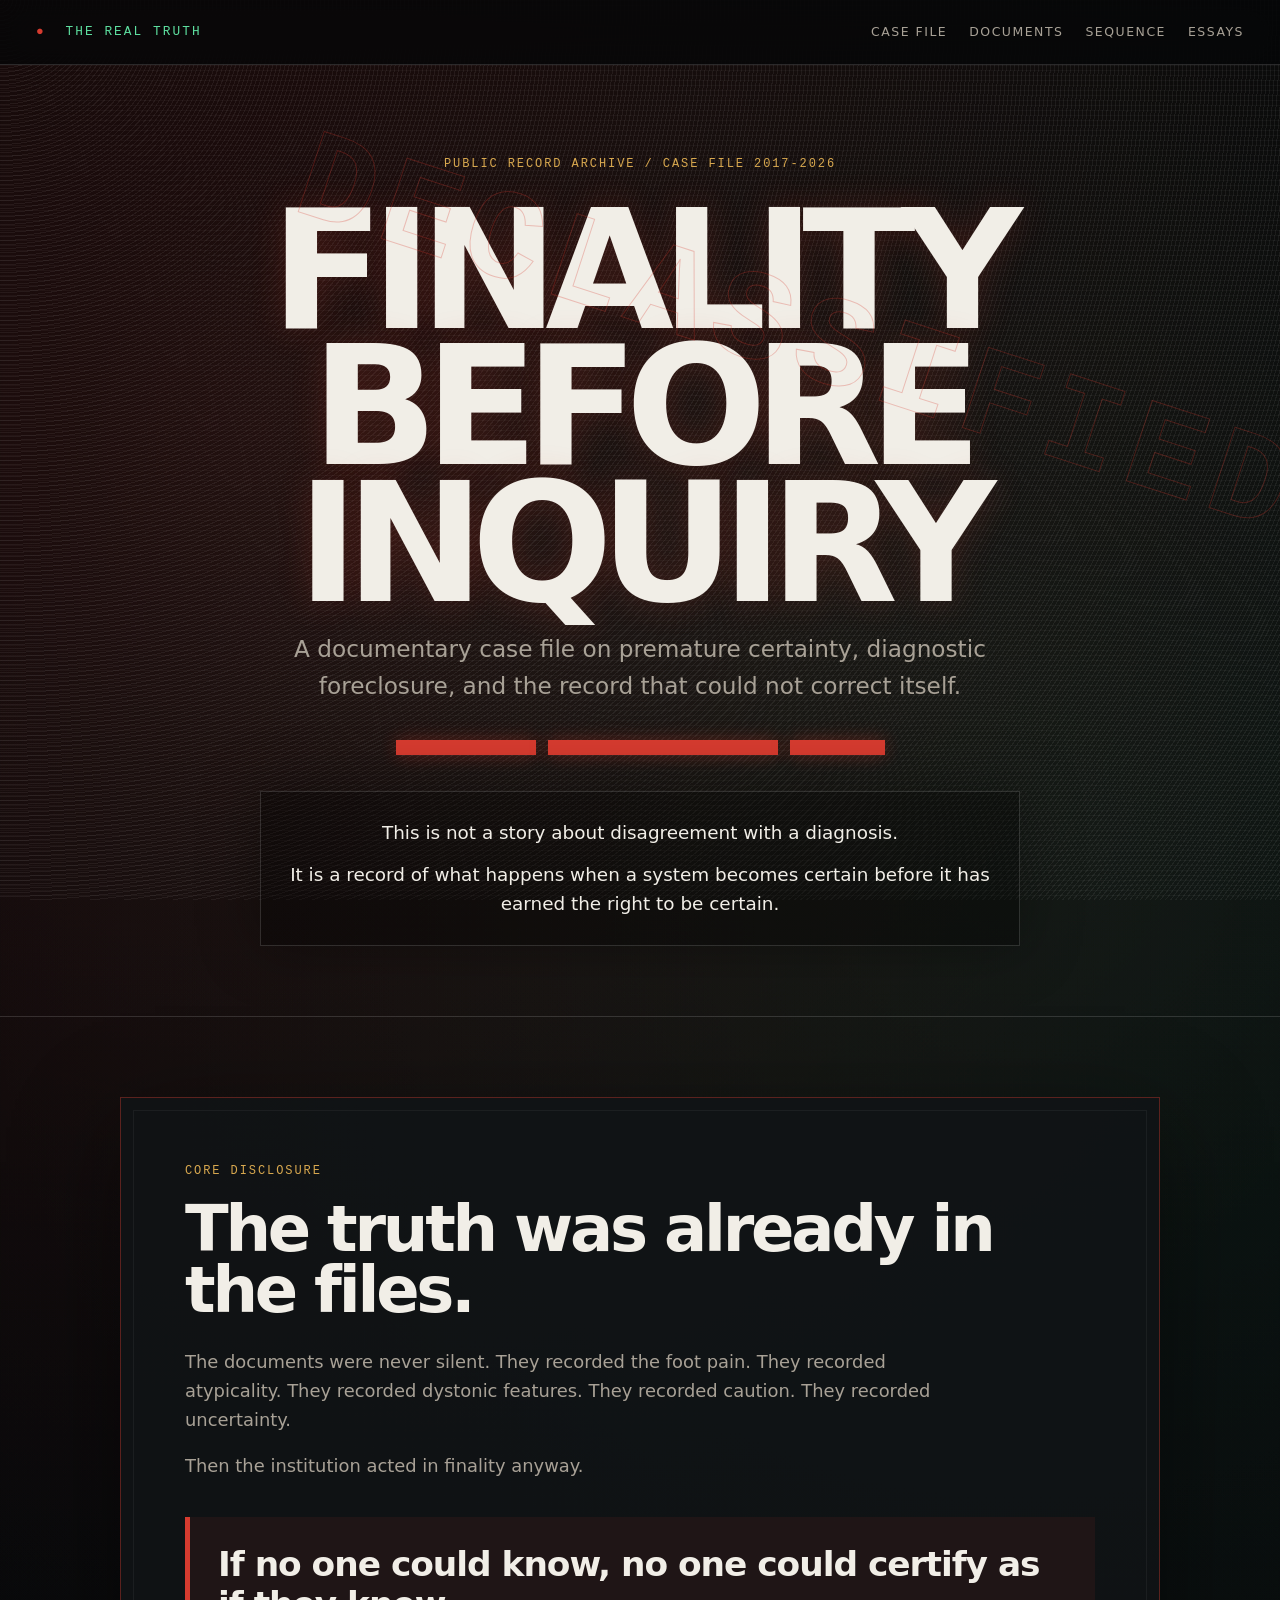
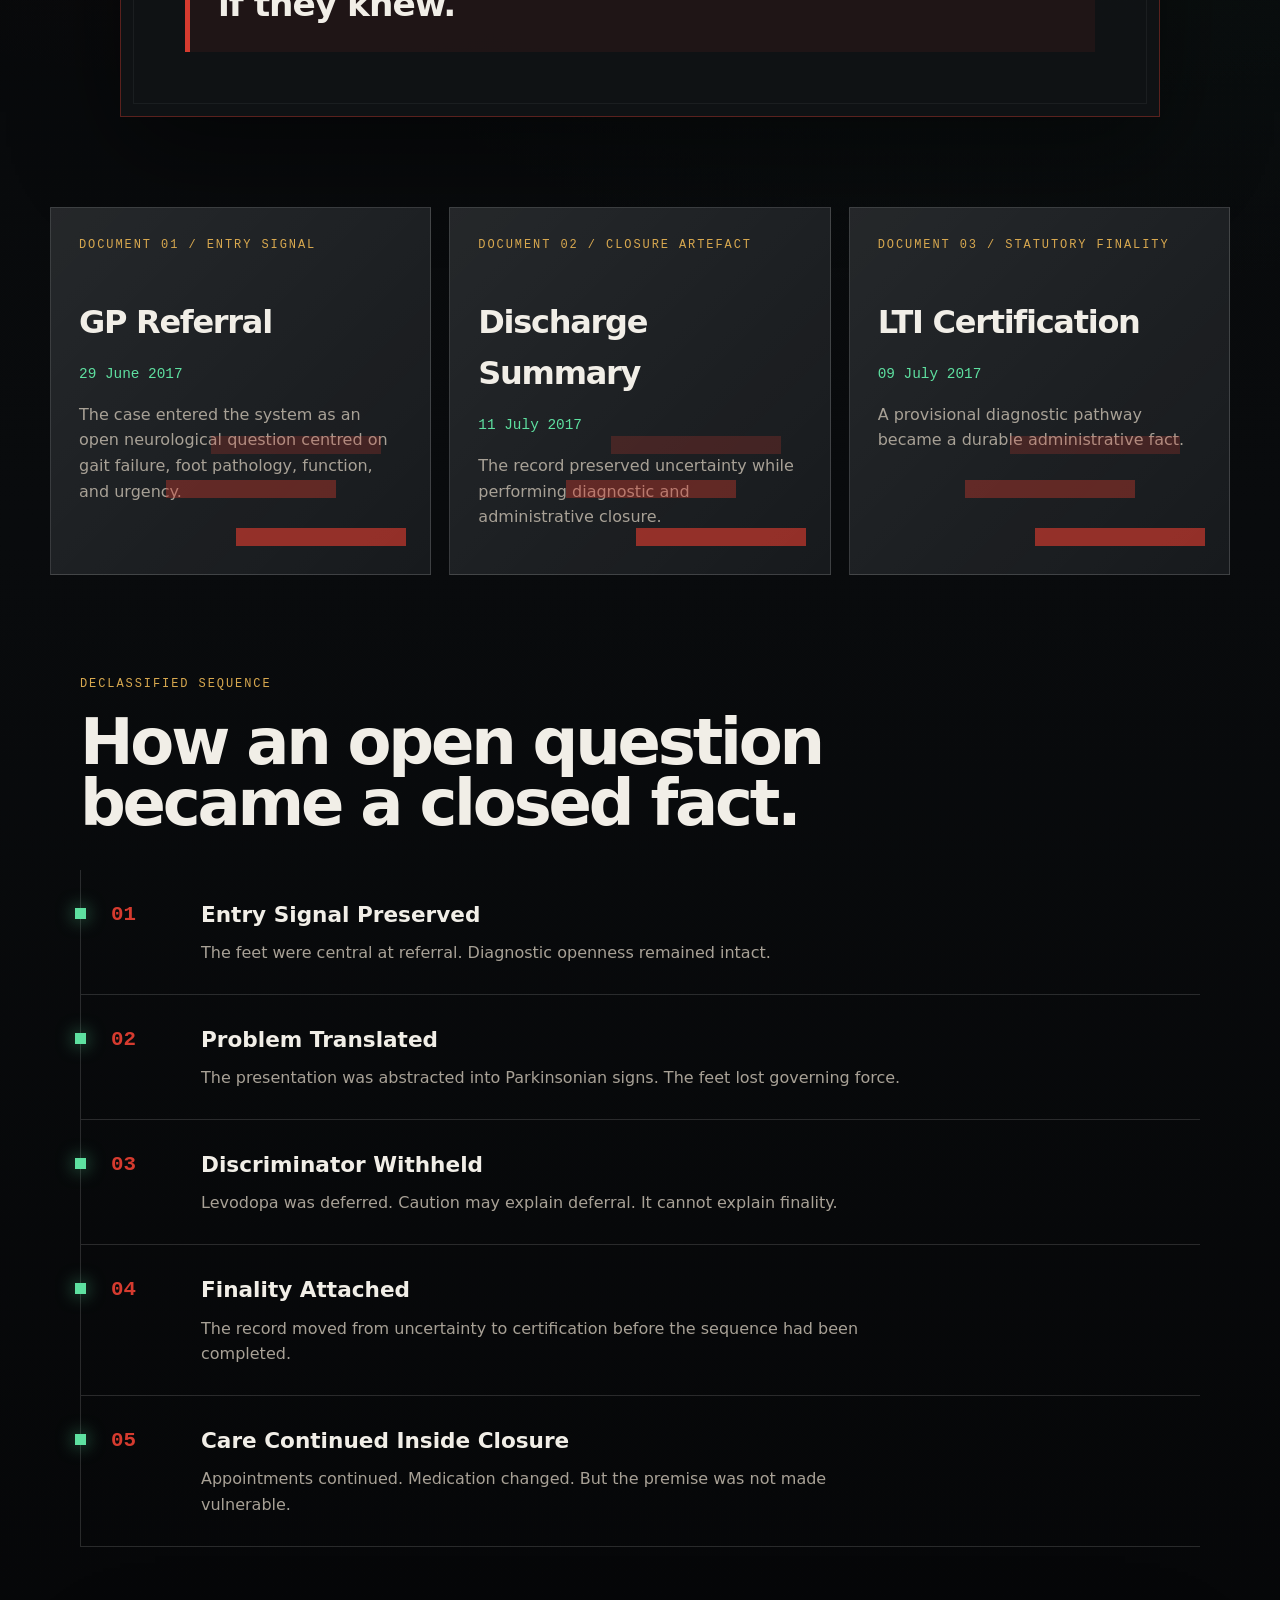
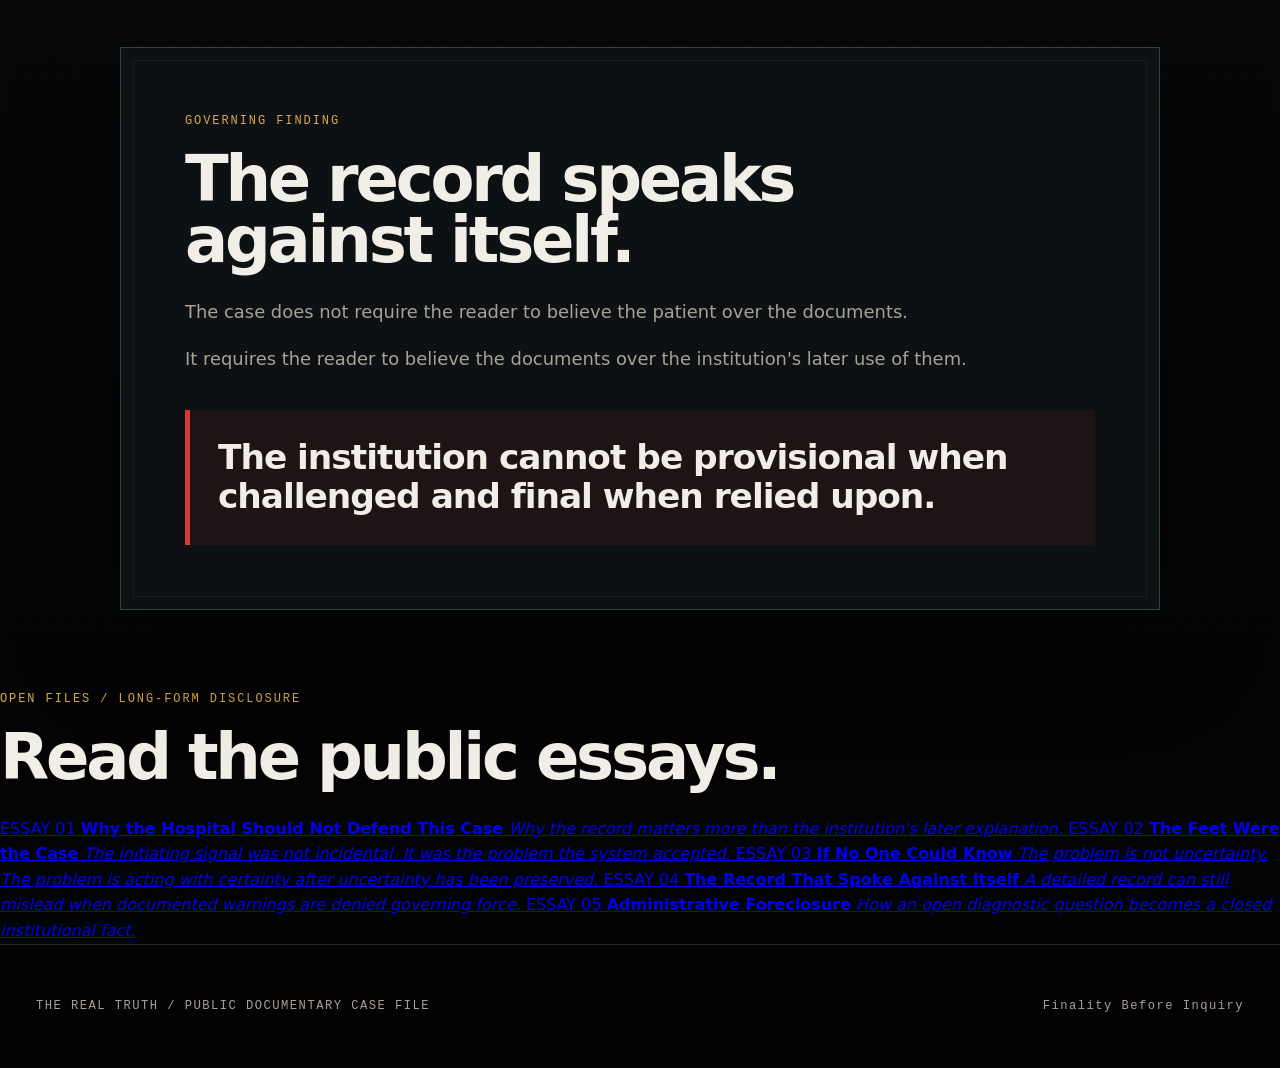
==== commit 2c443ede: "Link fifth essay from homepage" ====
--- a/index.html
+++ b/index.html
@@ -188,6 +188,11 @@
           <strong>The Record That Spoke Against Itself</strong>
           <em>A detailed record can still mislead when documented warnings are denied governing force.</em>
         </a>
+        <a class="essay-link-card" href="essays/administrative-foreclosure.html">
+          <span>ESSAY 05</span>
+          <strong>Administrative Foreclosure</strong>
+          <em>How an open diagnostic question becomes a closed institutional fact.</em>
+        </a>
       </div>
     </section>
   </main>
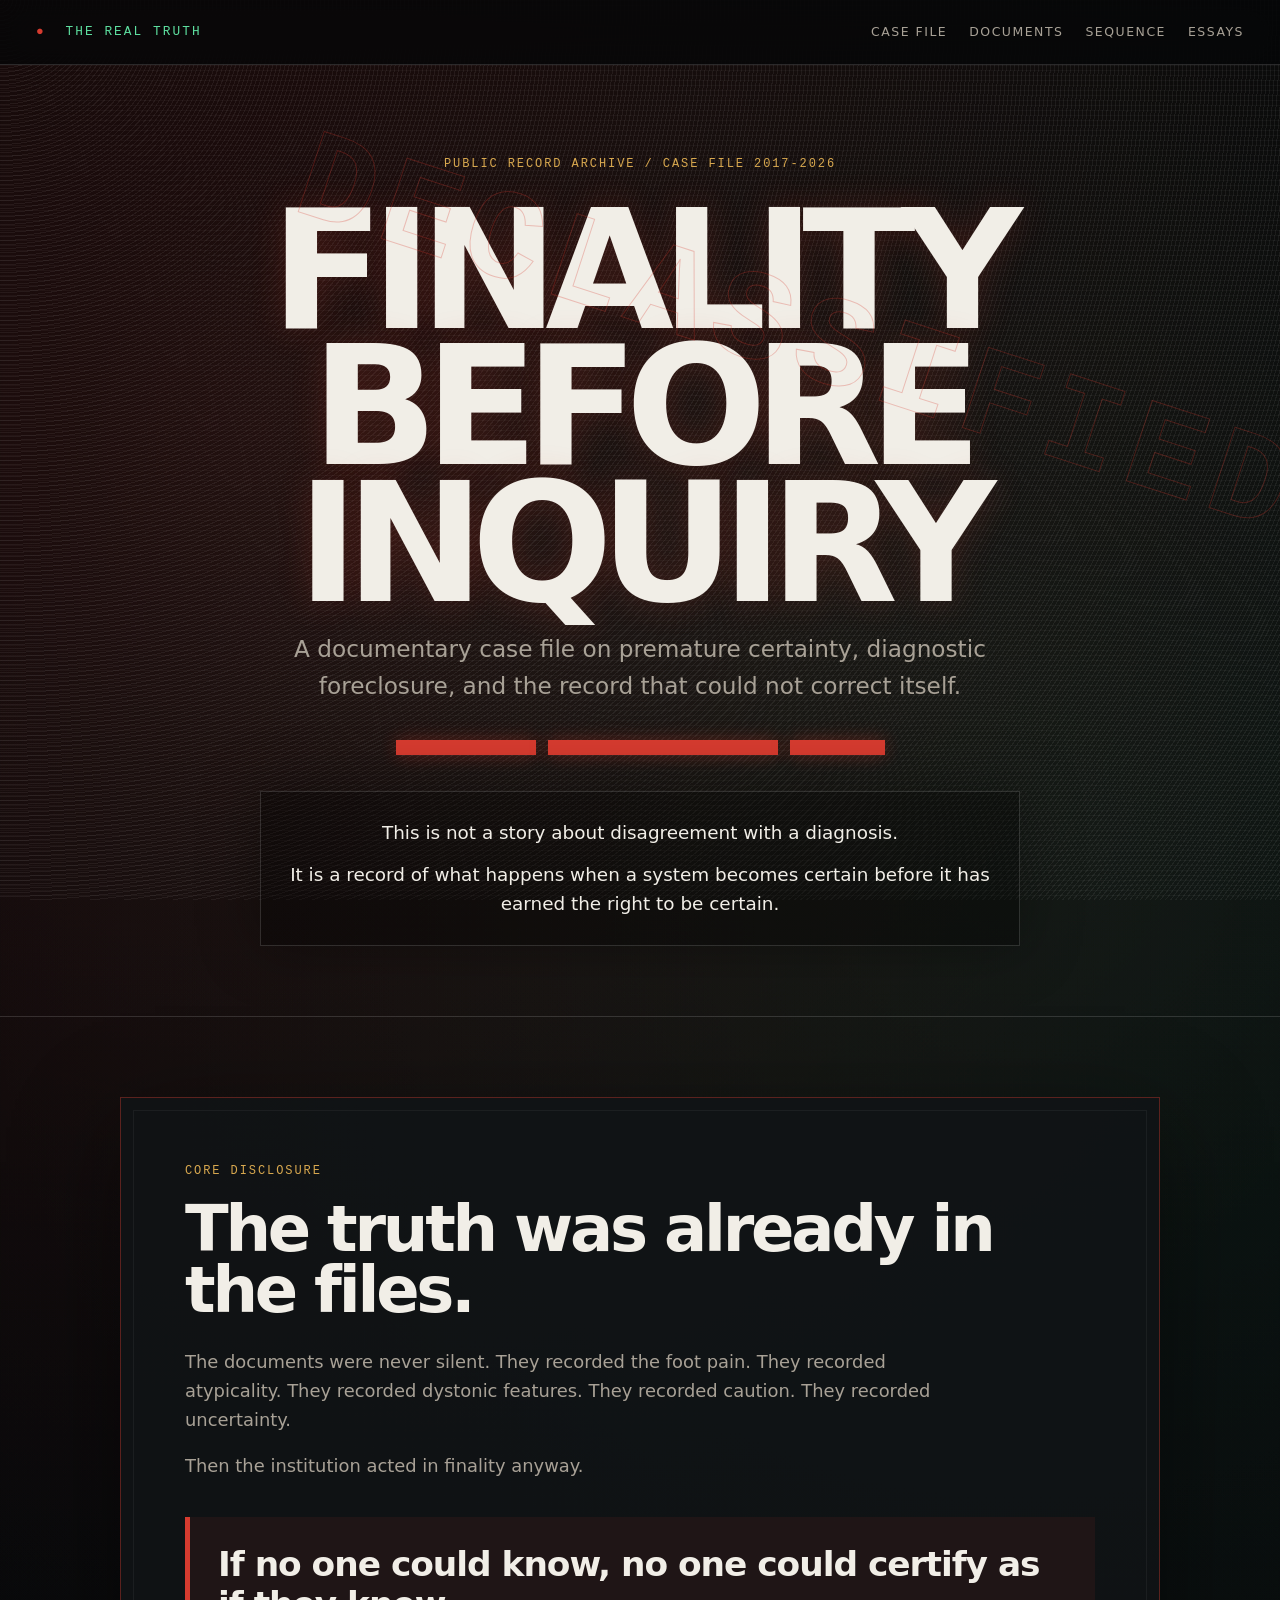
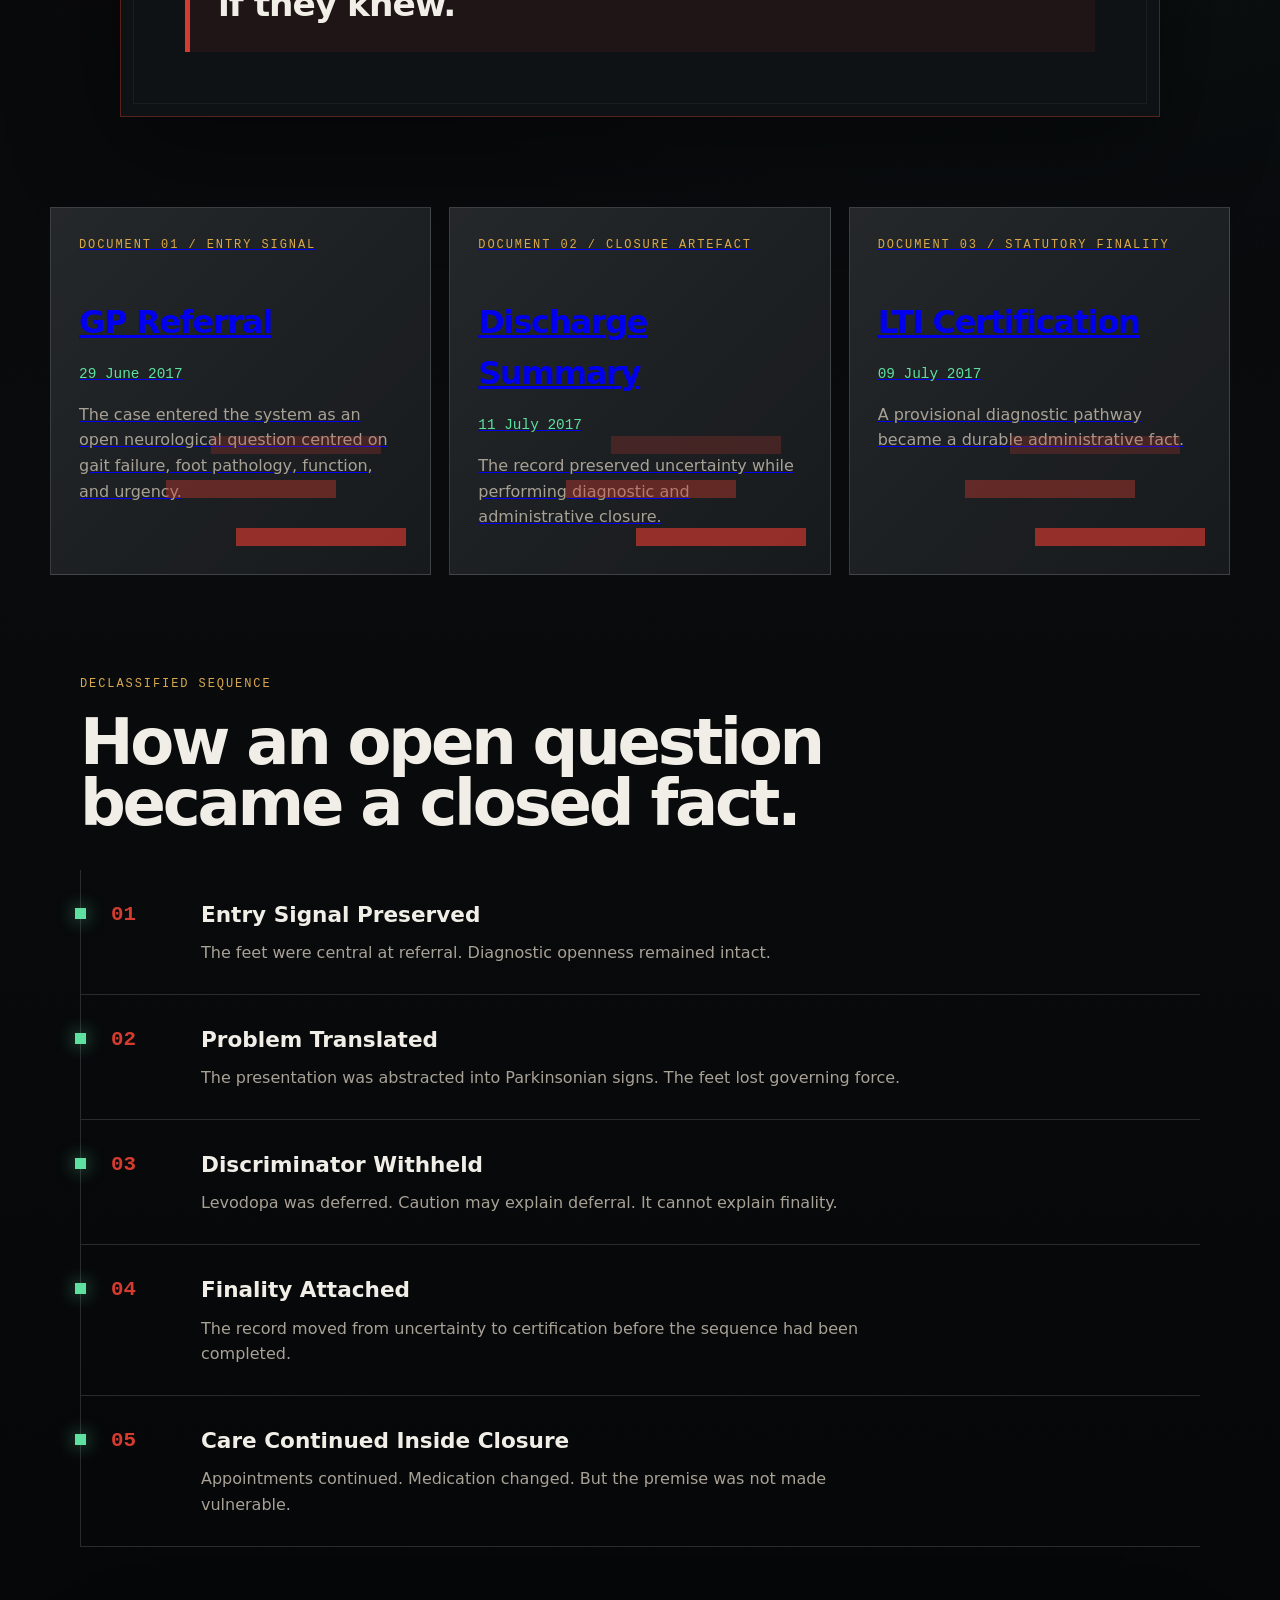
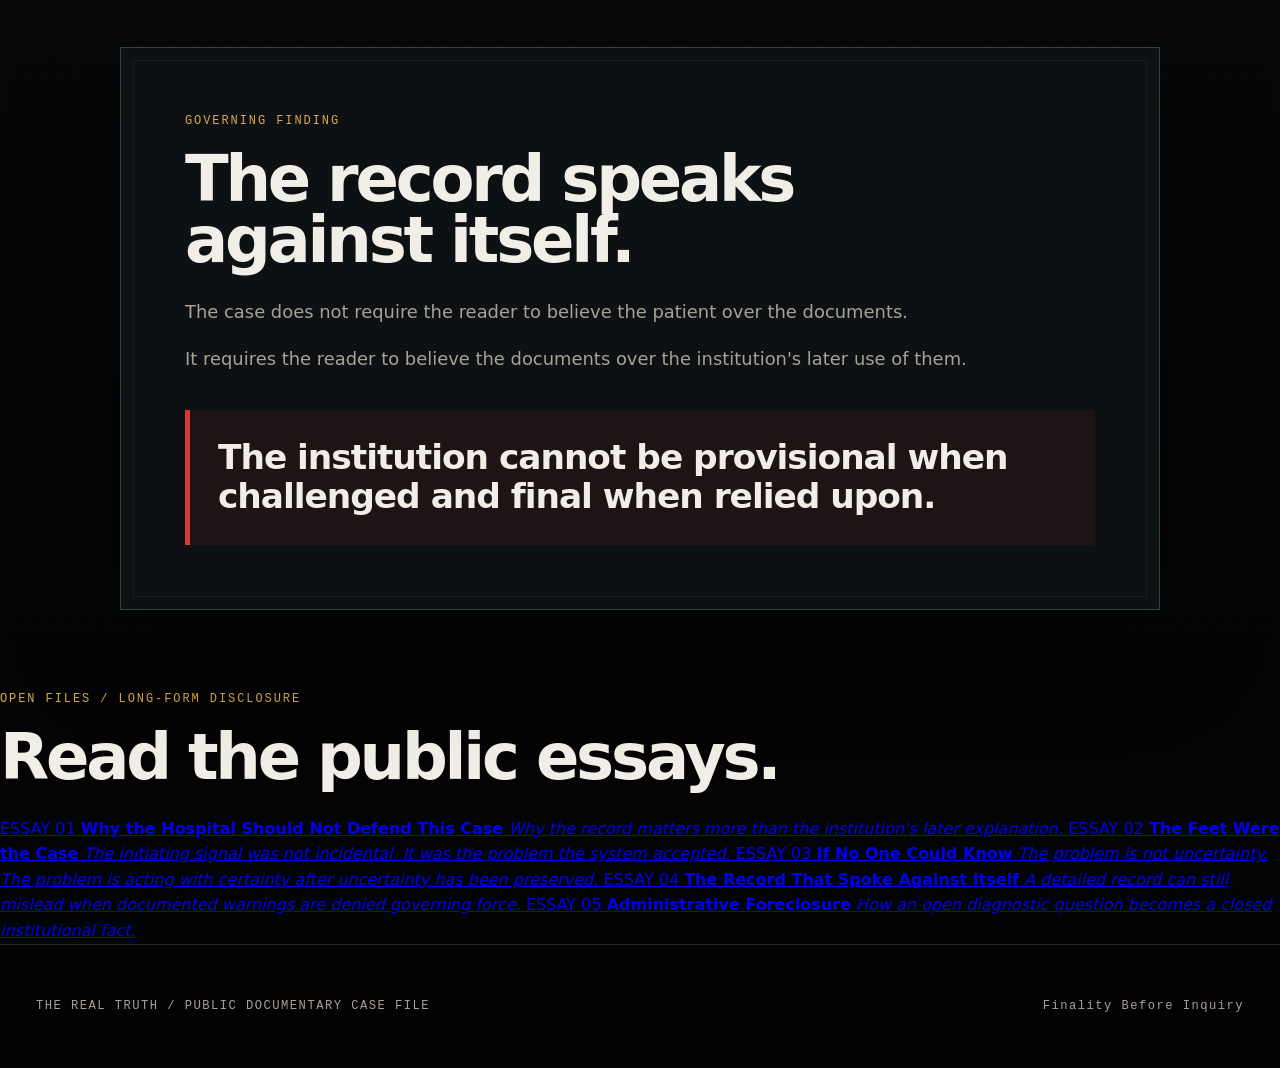
==== commit 3f6b5feb: "Link core document guides from homepage" ====
--- a/index.html
+++ b/index.html
@@ -72,7 +72,7 @@
     </section>
 
     <section id="documents" class="document-grid" aria-label="Primary documents">
-      <article class="document-card">
+      <a class="document-card" href="documents/gp-referral.html">
         <div class="doc-status">DOCUMENT 01 / ENTRY SIGNAL</div>
         <h3>GP Referral</h3>
         <p class="date">29 June 2017</p>
@@ -80,9 +80,9 @@
           The case entered the system as an open neurological question centred
           on gait failure, foot pathology, function, and urgency.
         </p>
-      </article>
-
-      <article class="document-card">
+      </a>
+
+      <a class="document-card" href="documents/discharge-summary.html">
         <div class="doc-status">DOCUMENT 02 / CLOSURE ARTEFACT</div>
         <h3>Discharge Summary</h3>
         <p class="date">11 July 2017</p>
@@ -90,16 +90,16 @@
           The record preserved uncertainty while performing diagnostic and
           administrative closure.
         </p>
-      </article>
-
-      <article class="document-card">
+      </a>
+
+      <a class="document-card" href="documents/lti-certification.html">
         <div class="doc-status">DOCUMENT 03 / STATUTORY FINALITY</div>
         <h3>LTI Certification</h3>
         <p class="date">09 July 2017</p>
         <p>
           A provisional diagnostic pathway became a durable administrative fact.
         </p>
-      </article>
+      </a>
     </section>
 
     <section id="sequence" class="sequence">
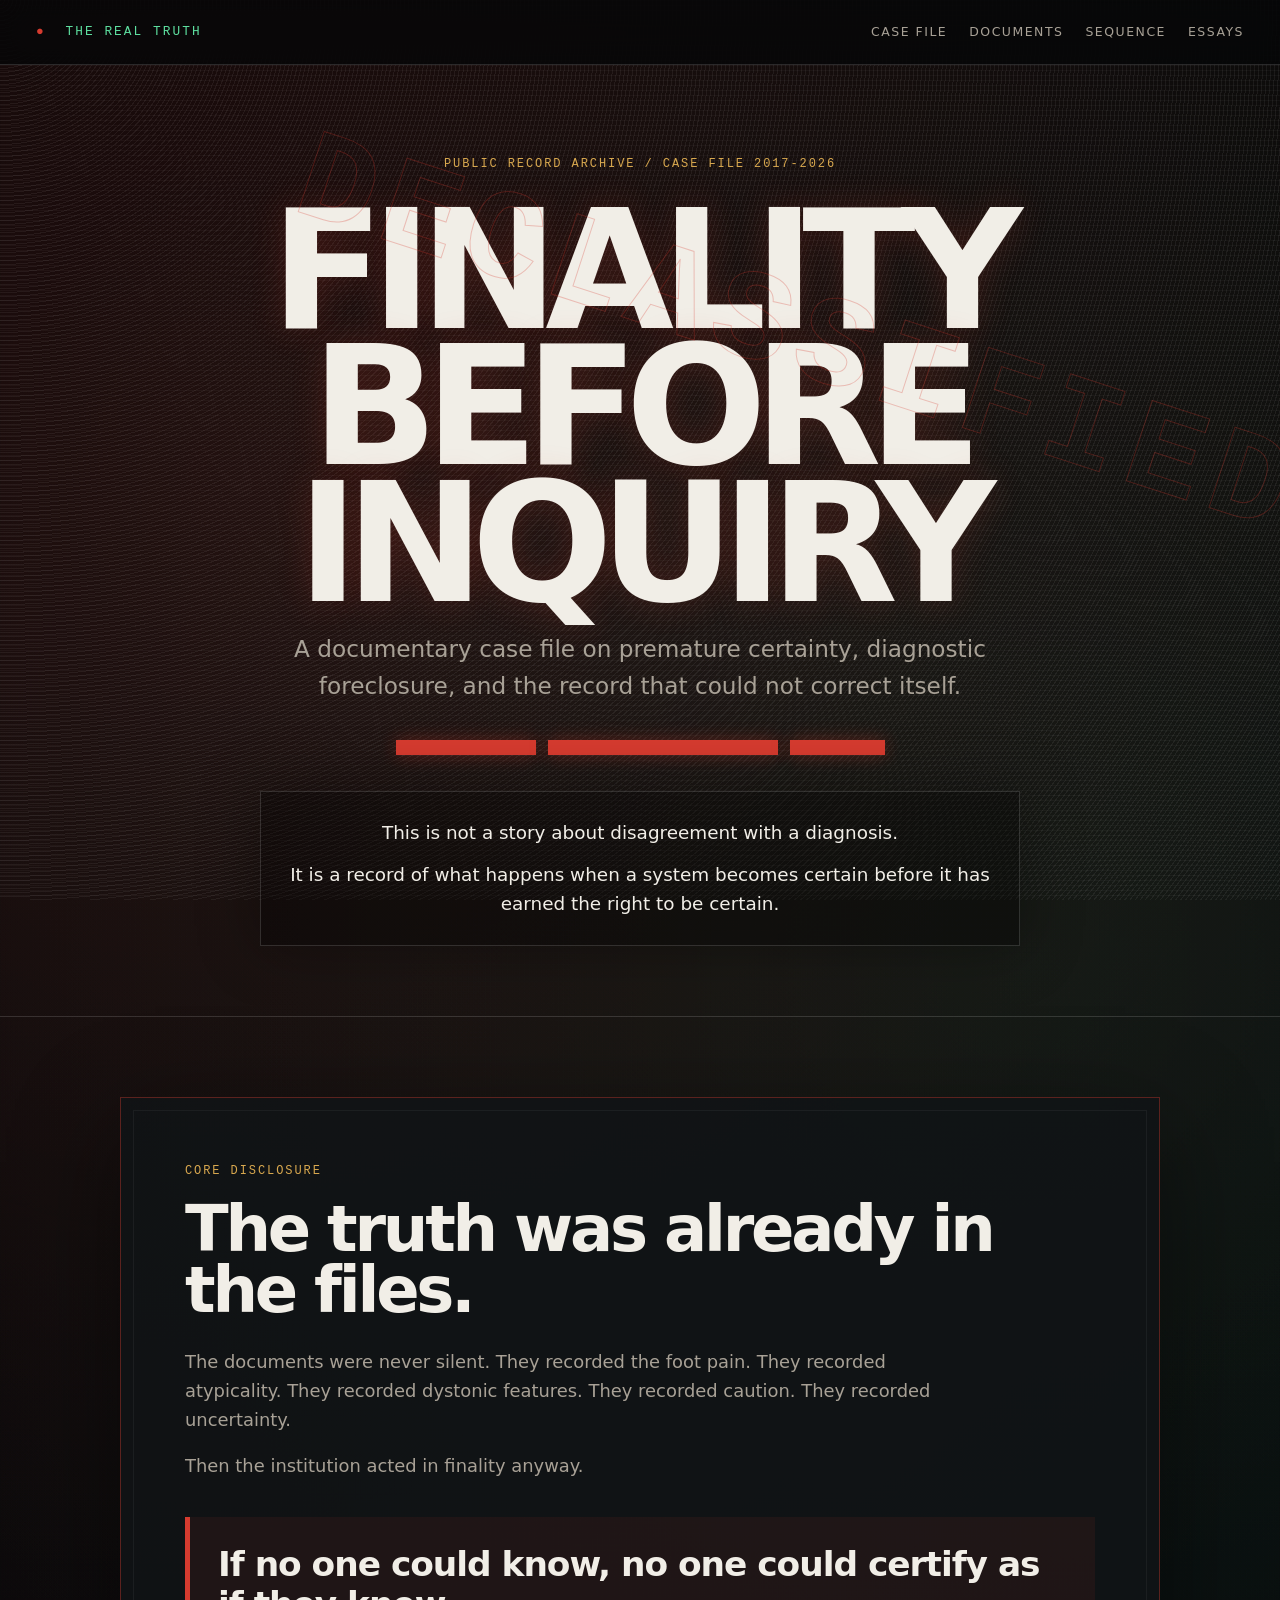
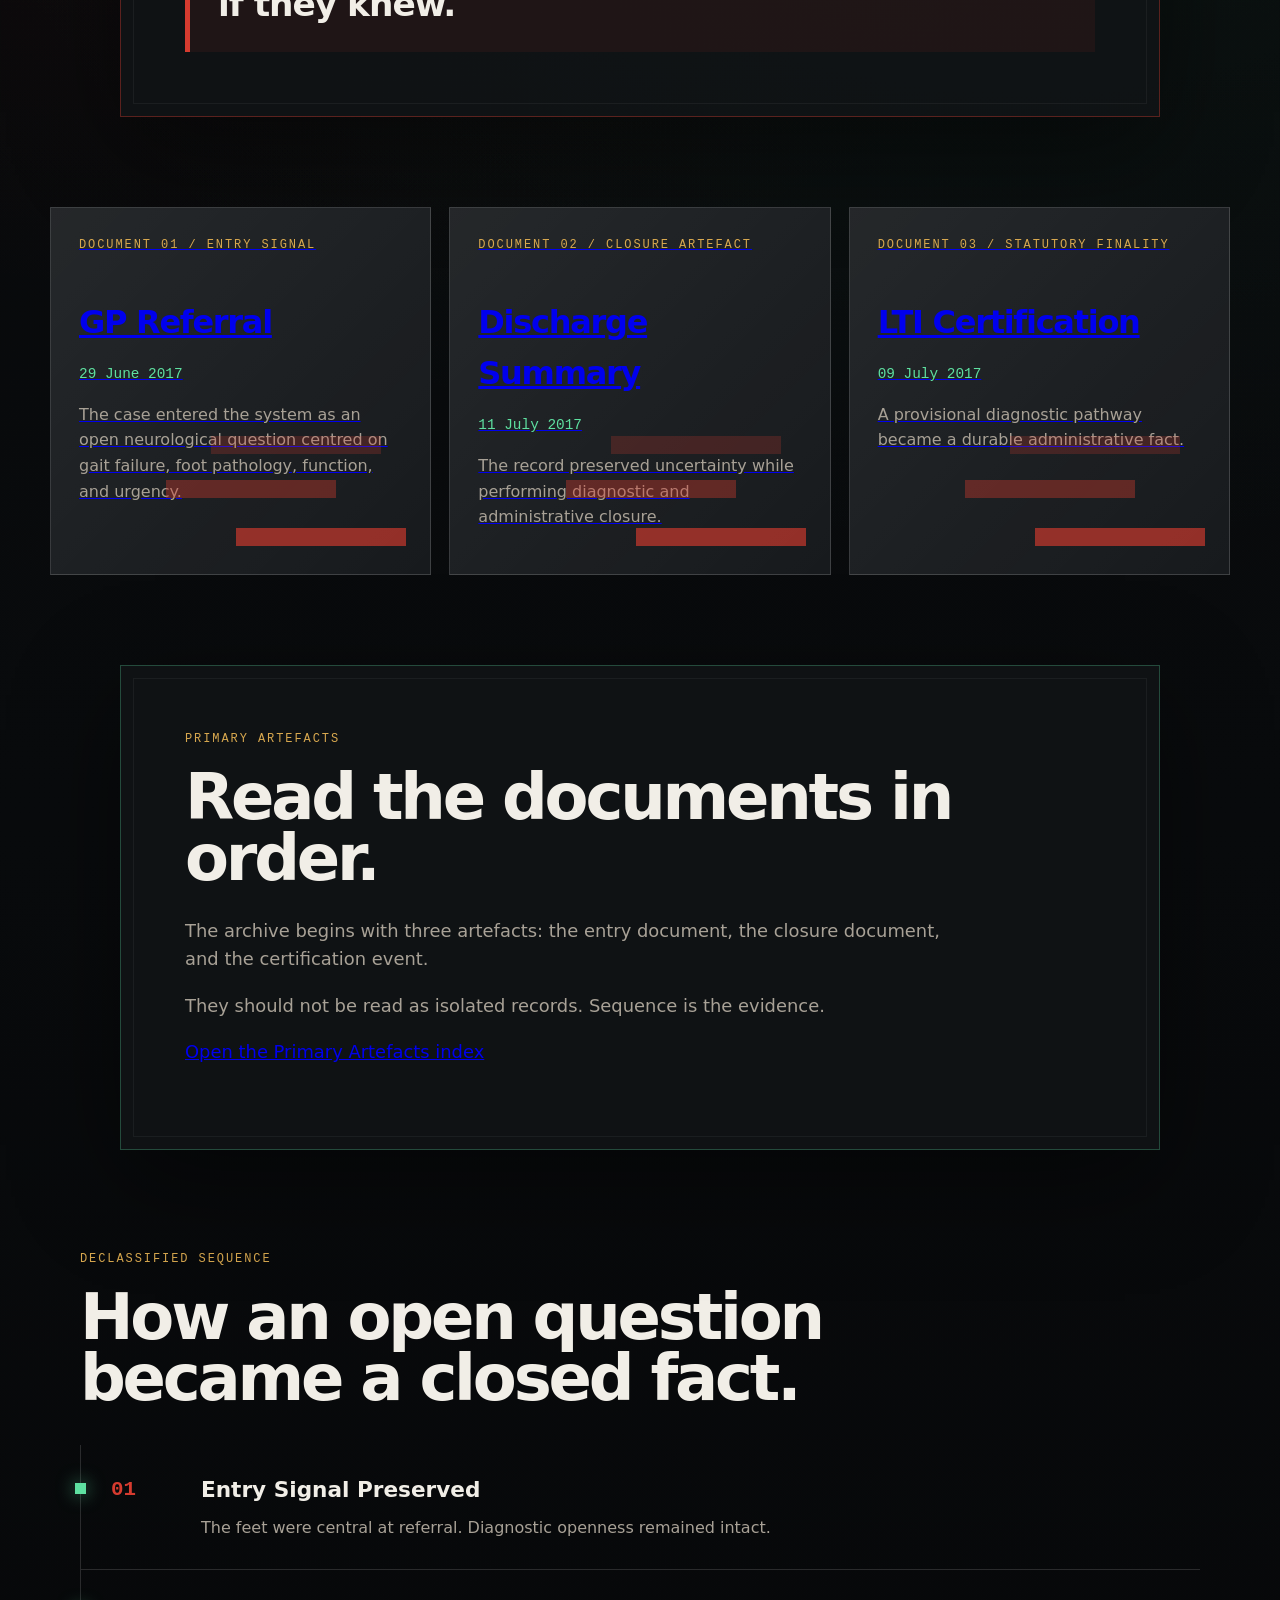
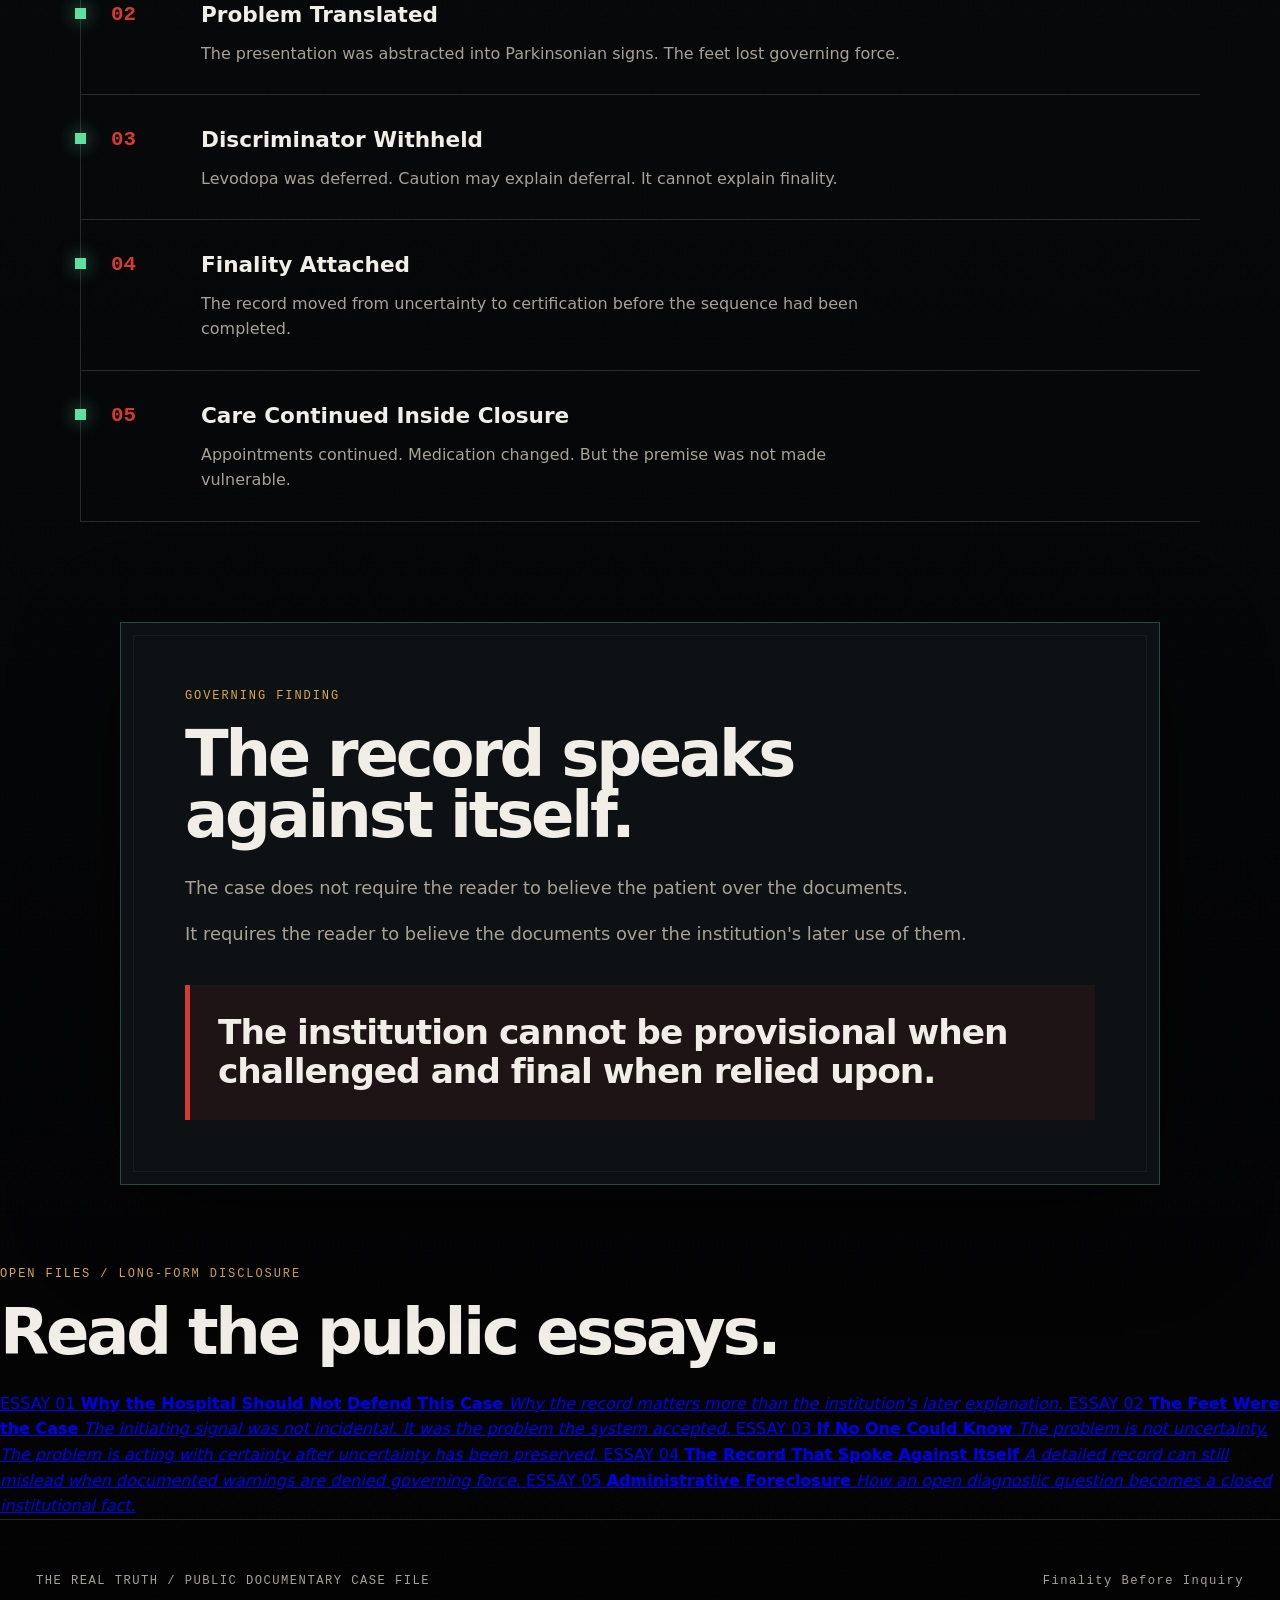
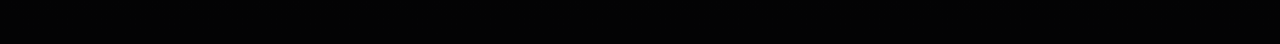
==== commit bcc71e9f: "Add primary artefacts portal to homepage" ====
--- a/index.html
+++ b/index.html
@@ -102,6 +102,18 @@
       </a>
     </section>
 
+    <section class="panel thesis-panel document-portal">
+      <div class="panel-label">PRIMARY ARTEFACTS</div>
+      <h2>Read the documents in order.</h2>
+      <p>
+        The archive begins with three artefacts: the entry document, the closure document, and the certification event.
+      </p>
+      <p>
+        They should not be read as isolated records. Sequence is the evidence.
+      </p>
+      <p><a class="text-link" href="documents/index.html">Open the Primary Artefacts index</a></p>
+    </section>
+
     <section id="sequence" class="sequence">
       <div class="panel-label">DECLASSIFIED SEQUENCE</div>
       <h2>How an open question became a closed fact.</h2>
